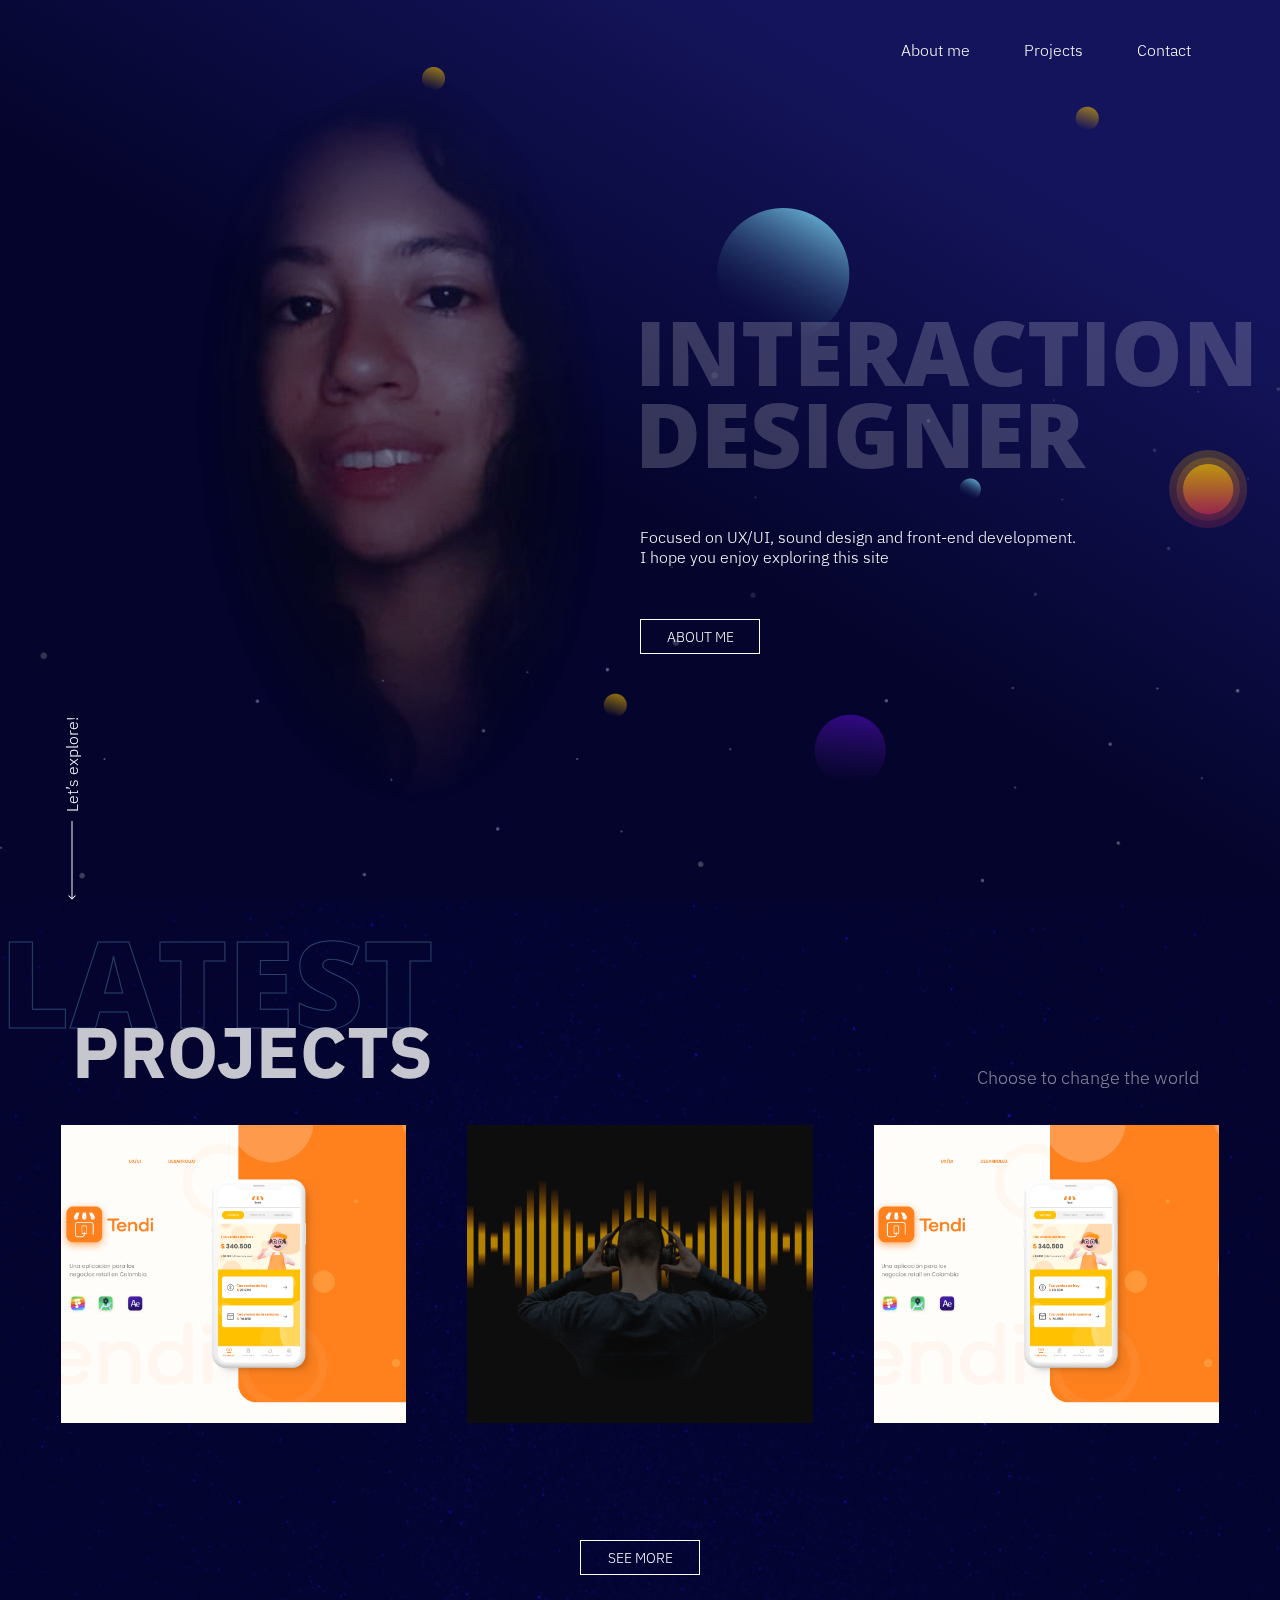
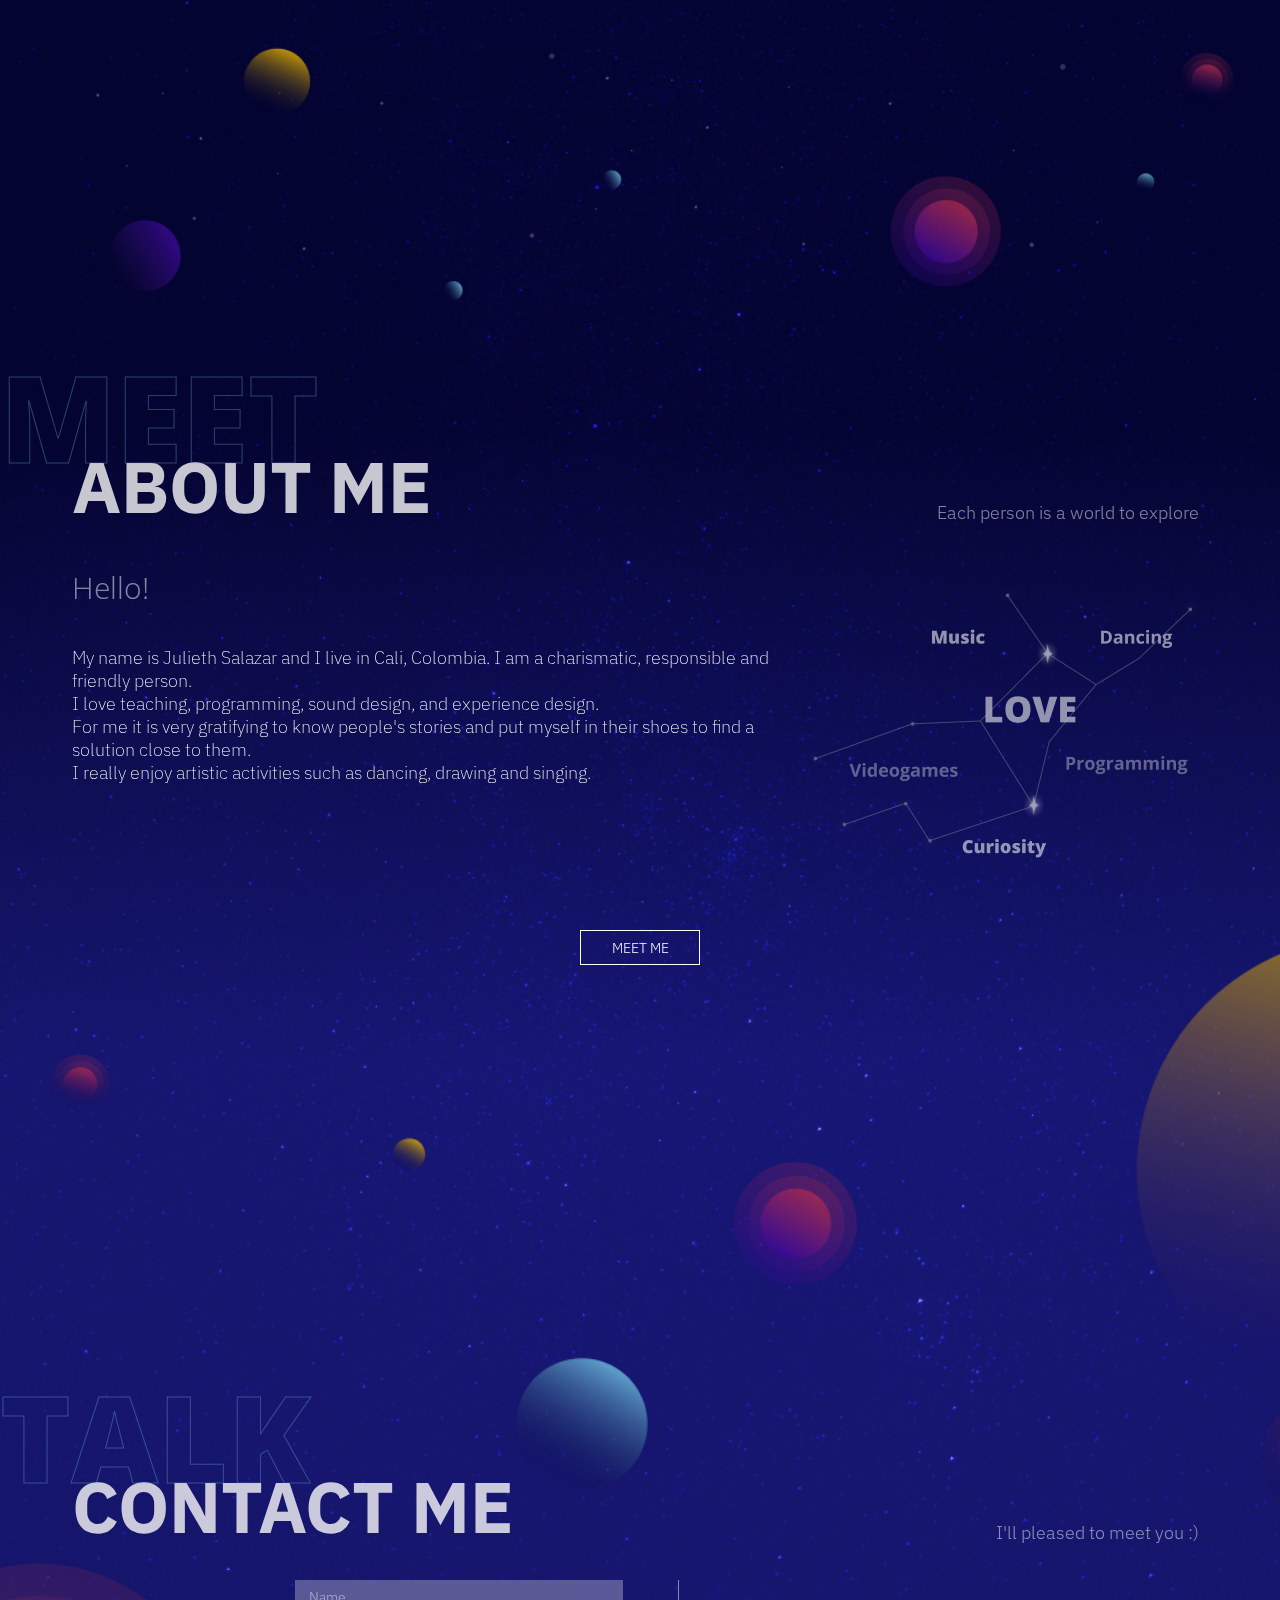
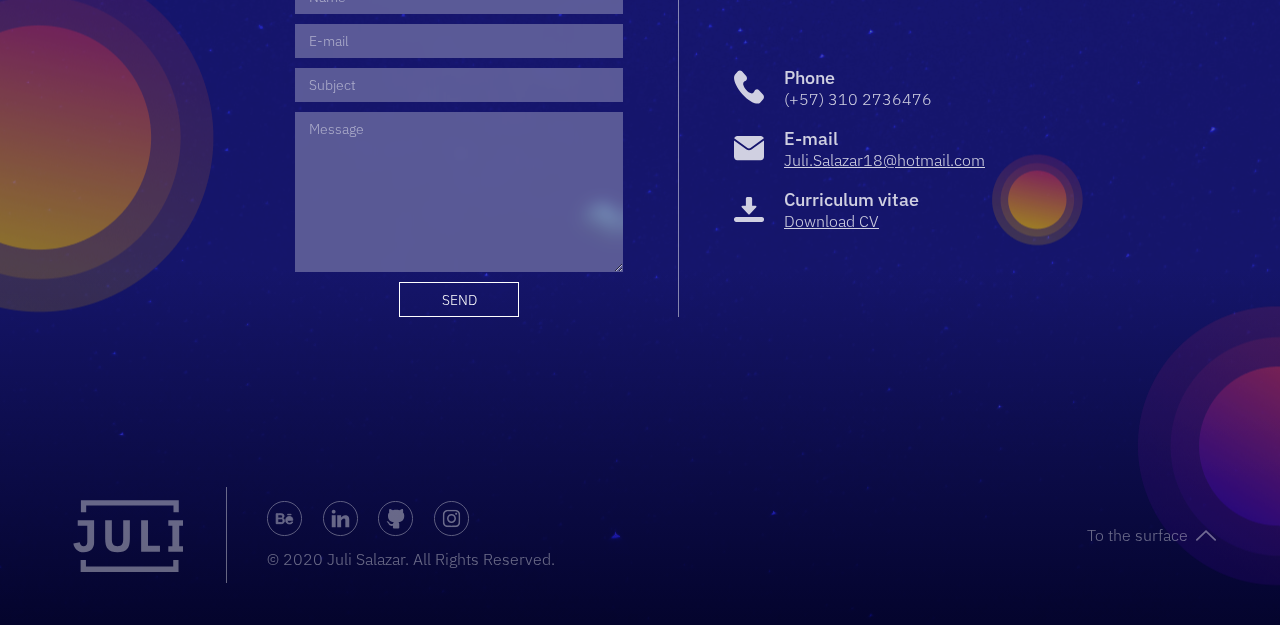
==== index.html @ cb6490a6 "Landing page finished" ====
<!DOCTYPE html>
<html lang="en">

<head>
    <meta charset="UTF-8">
    <meta name="viewport" content="width=device-width, initial-scale=1.0">
    <meta http-equiv="X-UA-Compatible" content="ie=edge">
    <title>Juli Salazar</title>
    <link rel="stylesheet" href="./styles/main.css">
    <link rel="shortcut icon" href="./src/images/logoshort.png">
</head>

<body>
    <!--  <div id="bg"></div>-->
    <header class="header" id="up">
        <div class="header__logo">
            <img src="./src/icons/logo.svg" alt="">
        </div>
        <!--  <div class="icon-menu">
            <hr>
            <hr>
            <hr>
        </div> -->
        <nav class="header__nav">
            <a class="header__link" href="">About me</a>
            <a class="header__link" href="">Projects</a>
            <a class="header__link" href="">Contact</a>
        </nav>
    </header>
    
    <div class="bannerDecoration">
        <img class="bannerDecoration__planets" src="./src/images/bannerPlanets.png" alt="">
        <img class="bannerDecoration__stars" src="./src/images/bgStars.png" alt="">
    </div>
    <main class="banner">
        <div class="banner__explore">
            <p>Let’s explore!</p>
            <img src="./src/images/arrowExplore.png" alt="">
        </div>
        <div class="banner__img">
            <img class="banner__img" src="./src/images/profileimg.png" alt="">
        </div>
        <div class="banner__info">
            <h2 class="banner__title">INTERACTION <br> DESIGNER</h2>
            <p>Focused on UX/UI, sound design and front-end development.<br>I hope you enjoy exploring this site </p>
            <button>
                About me
            </button>
        </div>
    </main>
    <div class="bgGalaxy">
    </div>
    <div class="sectionTitle">
        <h1>Latest</h1>
        <h2>Projects</h2>
        <h3>Choose to change the world</h3>
    </div>
    <section class="latestProjects">
        <a class="latestProjects__a" href="#">
            <article class="latestProjects__article">
                <div class="latestProjects__info">
                    <h4>UX/UI</h4>
                    <h3>Tendi</h3>
                    <p>An aplication to retail stores in Colombia</p>
                </div>
                <img src="./src/images/project1.png" alt="">
            </article>
        </a>
        <a class="latestProjects__a" href="#">
            <article class="latestProjects__article">
                <div class="latestProjects__info">
                    <h4>UX/UI</h4>
                    <h3>Amazon Abstract Sounds</h3>
                    <p>An aplication to retail stores in Colombia</p>
                </div>
                <img src="./src/images/project2.jpg" alt="">
            </article>
        </a>
        <a class="latestProjects__a" href="#">
            <article class="latestProjects__article">
                <div class="latestProjects__info">
                    <h4>Sound Design</h4>
                    <h3>Tendi</h3>
                    <p>An aplication to retail stores in Colombia</p>
                </div>
                <img src="./src/images/project1.png" alt="">
            </article>
        </a>
        <button class="latestProjects__button">See More</button>
    </section>
    <div class="projectDecoration">
    </div>
    <div class="sectionTitle">
        <h1>Meet</h1>
        <h2>About me</h2>
        <h3>Each person is a world to explore</h3>
    </div>
    <section class="aboutMeSection">
        <div class="aboutMeSection__info">
            <h2>Hello!</h2>
            <p>My name is Julieth Salazar and I live in Cali, Colombia. I am a charismatic, responsible and friendly
                person.<br>
                I love teaching, programming, sound design, and experience design.<br>For me it is very gratifying to know
                people's stories and put myself in their shoes to find a solution close to them.<br>
                I really enjoy artistic activities such as dancing, drawing and singing. </p>
        </div>
        <div class="aboutMeSection__img">
            <img src="./src/images/aboutMeImg.png" alt="">
        </div>
        <button class="aboutMeSection__button">Meet me</button>
    </section>
    <div class="aboutMeDecoration">
    </div>
    <div class="sectionTitle">
        <h1>Talk</h1>
        <h2>Contact me</h2>
        <h3>I'll pleased to meet you :)</h3>
    </div>
    <section class="contactMeSection">

        <form action="" class="contactMeSection__form">
            <input type="text" name="" id="" placeholder="Name">
            <input type="text" name="" id="" placeholder="E-mail">
            <input type="text" name="" id="" placeholder="Subject">
            <textarea name="message" id="message" cols="40" rows="8" required="" placeholder="Message"></textarea>
            <button>Send</button>
        </form>
        <div class="contactMeSection__info">
            <div class="contactInformation">
                <img src="./src/icons/phoneIcon.svg" alt="">
                <div class="contactInformation__text">
                    
                    <h3>Phone</h3>
                    <p>(+57) 310 2736476</p>
                </div>
            </div>
            <div class="contactInformation">
                <img src="./src/icons/mailIcon.svg" alt="">
                <div class="contactInformation__text">
                    <h3>E-mail</h3>
                    <a href="">Juli.Salazar18@hotmail.com</a>
                </div>
            </div>
            <div class="contactInformation">
                <img src="./src/icons/downloadIcon.svg" alt="">
                <div class="contactInformation__text">
                    <h3>Curriculum vitae</h3>
                    <a href="">Download CV</a>
                </div>
            </div>
        </div>

    </section>
    <div class="contactDecoration">
    </div>
    <!--   
   
    <section class="newsletter">
        <div class="newsletter__rect">
            <h2>
                Suscríbete
            </h2>
            <p>Para conocer mis nuevos proyectos </p>
            <input type="text" placeholder="Ingresa tu correo electrónico">
            <button>Enviar</button>
        </div>
    </section>
    
    <script src="./script/main.js"></script> -->
    <footer class="footer">
       
                <img class="footer__logo" src="./src/icons/logoFooter.svg" alt="">
      
            <div class="footer__content">
                <div class="footer__social">
                    <img src="./src/icons/behanceIcon.svg" alt="">
                    <img src="./src/icons/linkedInIcon.svg" alt="">
                    <img src="./src/icons/githubIcon.svg" alt="">
                    <img src="./src/icons/instagramIcon.svg" alt="">
                </div>
                <p>© 2020 Juli Salazar. All Rights Reserved.</p>
            </div>
            <div class="footer__button-up">
                <a href="#up">To the surface <img src="./src/icons/upArrow.svg" alt=""></a>
            </div>
        
    </footer>
    <!-- <script src="./script/particles.js"></script>
    <script src="./script/custom.js"></script> -->
</body>

</html>
---- styles/main.css ----
@import url("https://fonts.googleapis.com/css2?family=Open+Sans:wght@300;400;700;800&display=swap");
@import url("https://fonts.googleapis.com/css2?family=IBM+Plex+Sans:wght@100;200;300;400;500;700&display=swap");
html,
body {
  position: relative;
  scroll-behavior: smooth;
  color: #ffffff;
  background: -webkit-gradient(linear, left top, left bottom, color-stop(53.13%, rgba(4, 4, 44, 0)), color-stop(69.58%, #151568), color-stop(90.7%, #151568), to(rgba(21, 21, 104, 0)));
  background: linear-gradient(180deg, rgba(4, 4, 44, 0) 53.13%, #151568 69.58%, #151568 90.7%, rgba(21, 21, 104, 0) 100%);
  background-color: #04042c;
  z-index: 1;
}

#bg {
  position: absolute;
  width: 100%;
  height: 100%;
  top: 0;
}

* {
  margin: 0px;
  padding: 0px;
  -webkit-box-sizing: border-box;
          box-sizing: border-box;
  font-family: "IBM Plex Sans", sans-serif;
  font-style: normal;
  font-weight: normal;
}

button {
  border: 1px solid #ffffff;
  text-transform: uppercase;
  font-weight: 300;
  background-color: transparent;
  color: white;
  width: 120px;
  height: 35px;
  font-size: 0.9em;
}

a {
  color: white;
  font-family: "IBM Plex Sans", sans-serif;
  font-style: normal;
  font-weight: 300;
}

input,
textarea {
  background: rgba(247, 247, 247, 0.3);
  -webkit-backdrop-filter: blur(8px);
          backdrop-filter: blur(8px);
  border: none;
  padding: 8px 0px 8px 14px;
}

input::-webkit-input-placeholder,
textarea::-webkit-input-placeholder {
  font-family: "IBM Plex Sans", sans-serif;
  font-style: normal;
  font-weight: 300;
  font-size: 14px;
  color: #ffffff;
  opacity: 0.5;
}

input:-ms-input-placeholder,
textarea:-ms-input-placeholder {
  font-family: "IBM Plex Sans", sans-serif;
  font-style: normal;
  font-weight: 300;
  font-size: 14px;
  color: #ffffff;
  opacity: 0.5;
}

input::-ms-input-placeholder,
textarea::-ms-input-placeholder {
  font-family: "IBM Plex Sans", sans-serif;
  font-style: normal;
  font-weight: 300;
  font-size: 14px;
  color: #ffffff;
  opacity: 0.5;
}

input::placeholder,
textarea::placeholder {
  font-family: "IBM Plex Sans", sans-serif;
  font-style: normal;
  font-weight: 300;
  font-size: 14px;
  color: #ffffff;
  opacity: 0.5;
}

/* h2{
    font-weight: bold;
    text-transform: uppercase;
    color: #FFFFFF;
} */
p {
  font-family: "IBM Plex Sans", sans-serif;
  font-style: normal;
  font-weight: 300;
  font-size: 1rem;
}

.sectionTitle {
  text-transform: uppercase;
  margin-top: 2em;
  margin-bottom: 2em;
}

.sectionTitle h1 {
  font-family: "Open Sans", sans-serif;
  font-style: normal;
  font-weight: 800;
  font-size: 120px;
  line-height: 84.18%;
  opacity: 0.8;
  color: transparent;
  -webkit-text-stroke: 1px rgba(114, 197, 228, 0.4);
}

.sectionTitle h2 {
  font-weight: bold;
  font-size: 72px;
  line-height: 94px;
  color: rgba(247, 247, 247, 0.8);
  margin-top: -0.4em;
  margin-left: 1em;
}

.sectionTitle h3 {
  font-style: normal;
  font-weight: 300;
  font-size: 18px;
  line-height: 31px;
  text-align: right;
  text-transform: none;
  color: #ffffff;
  opacity: 0.5;
  margin-top: -2em;
  margin-right: 4.5em;
}

.projectDecoration {
  width: 100%;
  height: 40vh;
  z-index: -1;
  background-image: url("../src/images/planetsProject.png");
  background-position: center;
  background-size: cover;
}

.aboutMeDecoration {
  width: 100%;
  height: 70vh;
  z-index: -1;
  margin: -5em 0 -10em;
  background-image: url("../src/images/aboutMePlanets.png");
  background-position: center;
  background-size: cover;
  opacity: .8;
}

.contactDecoration {
  position: absolute;
  width: 100%;
  height: 90vh;
  z-index: -1;
  bottom: 0;
  background-image: url("../src/images/contactPlanets.png");
  background-position: center;
  opacity: .8;
}

.bgGalaxy {
  position: absolute;
  bottom: 0;
  width: 100%;
  height: 100%;
  z-index: -1;
  mix-blend-mode: color-dodge;
  opacity: 0.5;
  background-image: url("../src/images/bgGalaxy.jpg");
  background-position: center;
  background-size: cover;
}

.bannerDecoration {
  position: absolute;
  width: 100%;
  height: 100vh;
  padding-top: 5%;
}

.bannerDecoration__planets {
  position: absolute;
  right: 0;
}

.bannerDecoration__stars {
  position: absolute;
  bottom: 0;
  width: 100%;
}

.header {
  width: 100%;
  z-index: 1;
  position: absolute;
  height: 100px;
  display: -webkit-inline-box;
  display: -ms-inline-flexbox;
  display: inline-flex;
  -webkit-box-align: center;
      -ms-flex-align: center;
          align-items: center;
  -webkit-box-pack: justify;
      -ms-flex-pack: justify;
          justify-content: space-between;
  padding: 0 4em 0 4.5em;
}

.header__logo {
  display: inline-block;
}

.header__nav {
  justify-self: flex-end;
  /*  display: inline-block; */
  /* width:70%;
        height: 100%; */
  /* &--mobile {
            
            transform: translateX(30%);
        } */
  /* @media (min-width: $breakpoint-web){
            transform: translateX(-5.6%);
            width: 100%;
            text-align: right;
            background: transparent;
            position: absolute;
            padding-top: 0px; 
            margin-right: 0 auto;
        } */
}

.header__link {
  text-decoration: none;
  display: block;
  padding: 25px;
  color: white;
  border-bottom: 1px solid rgba(255, 255, 255, 0.3);
}

@media (min-width: 1024px) {
  .header__link {
    display: inline-block;
    border-bottom: 0px;
  }
}

.icon-menu {
  width: 50px;
  margin: 15px;
  float: right;
  cursor: pointer;
  z-index: 2;
  position: relative;
}

@media (min-width: 1024px) {
  .icon-menu {
    display: none;
  }
}

.icon-menu--open hr:nth-child(2) {
  display: none;
}

.icon-menu--open hr:nth-child(1) {
  -webkit-transform: rotate(45deg) translateY(10px);
          transform: rotate(45deg) translateY(10px);
}

.icon-menu--open hr:nth-child(3) {
  -webkit-transform: rotate(-45deg) translateY(-10px);
          transform: rotate(-45deg) translateY(-10px);
}

.icon-menu hr {
  border: 2px solid white;
  background-color: white;
  margin: 10px auto;
}

.banner {
  padding-top: 5%;
  height: 100vh;
  background: linear-gradient(210.51deg, #14145c 19.62%, #04042c 54.04%);
  display: -webkit-box;
  display: -ms-flexbox;
  display: flex;
}

.banner__img {
  opacity: 0.8;
  margin-left: 3%;
}

.banner__explore {
  position: relative;
  display: -webkit-box;
  display: -ms-flexbox;
  display: flex;
  -webkit-box-orient: vertical;
  -webkit-box-direction: normal;
      -ms-flex-direction: column;
          flex-direction: column;
  -webkit-box-align: center;
      -ms-flex-align: center;
          align-items: center;
  -webkit-box-pack: end;
      -ms-flex-pack: end;
          justify-content: flex-end;
  margin-left: 1.5em;
}

.banner__explore p {
  -webkit-transform: rotate(-90deg);
          transform: rotate(-90deg);
  font-family: "IBM Plex Sans", sans-serif;
  font-weight: 300;
}

.banner__explore img {
  margin-top: 50%;
}

.banner__title {
  color: rgba(247, 247, 247, 0.2);
  font-size: 5.6rem;
  font-family: "Open Sans", sans-serif;
  line-height: 92.18%;
  font-style: bold;
  font-weight: 800;
  margin-left: -.3rem;
}

.banner__info {
  position: absolute;
  right: 0;
  -ms-flex-item-align: center;
      align-self: center;
  width: 50vw;
  height: 50vh;
  display: -webkit-box;
  display: -ms-flexbox;
  display: flex;
  -webkit-box-orient: vertical;
  -webkit-box-direction: normal;
      -ms-flex-direction: column;
          flex-direction: column;
  -webkit-box-pack: space-evenly;
      -ms-flex-pack: space-evenly;
          justify-content: space-evenly;
  color: white;
}

.latestProjects {
  /* text-align: center;
    a{
        color: black;
    }
    &__article{
        margin: 0px auto;
        width: 70%;
        padding: 10px;
        img{
            width: 50px;
            height: 50px;
            margin: 10px;
        }
       
       
    } */
}

@media (min-width: 1024px) {
  .latestProjects {
    width: 100%;
    height: 50vh;
    display: -webkit-box;
    display: -ms-flexbox;
    display: flex;
    position: relative;
    color: white;
    text-decoration: none;
    -webkit-box-pack: space-evenly;
        -ms-flex-pack: space-evenly;
            justify-content: space-evenly;
  }
  .latestProjects__a {
    width: 27%;
    height: 298px;
    position: relative;
  }
  .latestProjects__a img {
    width: 100%;
    height: 100%;
    -o-object-fit: cover;
       object-fit: cover;
    -ms-flex-item-align: center;
        -ms-grid-row-align: center;
        align-self: center;
  }
  .latestProjects__a:hover {
    width: 28%;
    height: 300px;
  }
  .latestProjects__article {
    position: relative;
    z-index: 1;
    width: 100%;
    height: 100%;
  }
  .latestProjects__article:hover:before {
    content: "";
    width: 100%;
    height: 100%;
    position: absolute;
    top: 0;
    right: 0;
    background: -webkit-gradient(linear, left bottom, left top, color-stop(-14.13%, #3E0A9B), color-stop(73.84%, rgba(62, 10, 155, 0)));
    background: linear-gradient(0deg, #3E0A9B -14.13%, rgba(62, 10, 155, 0) 73.84%);
  }
  .latestProjects__article:hover:after {
    content: "";
    width: 100%;
    height: 100%;
    z-index: -1;
    position: absolute;
    top: 2%;
    left: 2%;
    border: 1px solid #f7f7f7;
  }
  .latestProjects__info {
    position: absolute;
    padding-left: 5%;
    padding-bottom: 5%;
    color: #ffffff;
    opacity: 0;
    width: 100%;
    height: 100%;
    display: -webkit-box;
    display: -ms-flexbox;
    display: flex;
    -webkit-box-orient: vertical;
    -webkit-box-direction: normal;
        -ms-flex-direction: column;
            flex-direction: column;
    -webkit-box-pack: end;
        -ms-flex-pack: end;
            justify-content: flex-end;
  }
  .latestProjects__info h4 {
    color: #ffffff;
    opacity: 0.5;
    font-family: "Open Sans", sans-serif;
    font-weight: 300;
    font-size: 18px;
    line-height: 25px;
  }
  .latestProjects__info h3 {
    font-weight: bold;
    font-size: 24px;
  }
  .latestProjects__info p {
    font-weight: 300;
    font-size: 18px;
    line-height: 23px;
  }
  .latestProjects__info:hover {
    opacity: 1;
  }
  .latestProjects__button {
    position: absolute;
    bottom: 0;
  }
}

.footer {
  display: -webkit-box;
  display: -ms-flexbox;
  display: flex;
  -webkit-box-orient: vertical;
  -webkit-box-direction: normal;
      -ms-flex-direction: column;
          flex-direction: column;
  opacity: .4;
  margin-top: 10em;
  position: relative;
  margin: 8em 4em 0 4.5em;
}

.footer__social {
  display: -webkit-box;
  display: -ms-flexbox;
  display: flex;
  -webkit-box-pack: justify;
      -ms-flex-pack: justify;
          justify-content: space-between;
  width: 70%;
}

.footer__social img {
  width: 35px;
}

@media (min-width: 1024px) {
  .footer {
    height: 20vh;
    -webkit-box-orient: horizontal;
    -webkit-box-direction: normal;
        -ms-flex-direction: row;
            flex-direction: row;
  }
  .footer__content {
    border-left: 1px solid #f7f7f7;
    height: 6em;
    padding-left: 2.5em;
    margin-left: 2.5em;
    -ms-flex-item-align: center;
        align-self: center;
    display: -webkit-box;
    display: -ms-flexbox;
    display: flex;
    -webkit-box-orient: vertical;
    -webkit-box-direction: normal;
        -ms-flex-direction: column;
            flex-direction: column;
    -webkit-box-pack: space-evenly;
        -ms-flex-pack: space-evenly;
            justify-content: space-evenly;
  }
  .footer__logo {
    width: 10%;
  }
  .footer__button-up {
    position: absolute;
    display: -webkit-box;
    display: -ms-flexbox;
    display: flex;
    -webkit-box-orient: horizontal;
    -webkit-box-direction: normal;
        -ms-flex-direction: row;
            flex-direction: row;
    -ms-flex-item-align: center;
        align-self: center;
    right: 0;
  }
  .footer__button-up a {
    text-decoration: none;
    display: -webkit-box;
    display: -ms-flexbox;
    display: flex;
    -webkit-box-align: center;
        -ms-flex-align: center;
            align-items: center;
  }
  .footer__button-up a img {
    width: 10px;
    height: 10px;
    margin-left: .5em;
  }
}

@media (min-width: 1024px) and (min-width: 1024px) {
  .footer__button-up a img {
    width: 20px;
    height: 20px;
  }
}

.aboutMeSection {
  display: -webkit-box;
  display: -ms-flexbox;
  display: flex;
  position: relative;
  -webkit-box-pack: space-evenly;
      -ms-flex-pack: space-evenly;
          justify-content: space-evenly;
  margin: 0 4.5em 0 4.5em;
}

@media (min-width: 1024px) {
  .aboutMeSection__info {
    width: 70%;
    height: 45vh;
    -ms-flex-pack: distribute;
        justify-content: space-around;
  }
  .aboutMeSection__info h2 {
    font-family: "Open Sans", sans-serif;
    font-weight: 300;
    line-height: 56px;
    font-size: 30px;
    color: #ffffff;
    opacity: 0.5;
    margin-bottom: 1em;
  }
  .aboutMeSection__info p {
    font-family: "IBM Plex Sans", sans-serif;
    font-weight: 200;
    font-size: 18px;
    margin-bottom: 1em;
  }
  .aboutMeSection__img {
    margin-top: -2%;
  }
  .aboutMeSection__button {
    position: absolute;
    bottom: 0;
  }
}

@media (min-width: 1024px) {
  .contactMeSection {
    display: -webkit-box;
    display: -ms-flexbox;
    display: flex;
    height: 20%;
    -webkit-box-pack: center;
        -ms-flex-pack: center;
            justify-content: center;
  }
  .contactMeSection__form {
    width: 30%;
    display: -ms-grid;
    display: grid;
    grid-gap: 10px;
    padding-right: 55px;
    margin-right: 55px;
    border-right: 1px solid rgba(247, 247, 247, 0.5);
  }
  .contactMeSection__form button {
    -ms-grid-column-align: center;
        justify-self: center;
  }
  .contactMeSection__info {
    opacity: .8;
    height: 200px;
    display: -webkit-box;
    display: -ms-flexbox;
    display: flex;
    -webkit-box-orient: vertical;
    -webkit-box-direction: normal;
        -ms-flex-direction: column;
            flex-direction: column;
    -webkit-box-pack: space-evenly;
        -ms-flex-pack: space-evenly;
            justify-content: space-evenly;
    -ms-flex-item-align: center;
        align-self: center;
  }
}

.contactInformation {
  display: -webkit-box;
  display: -ms-flexbox;
  display: flex;
}

.contactInformation h3 {
  font-family: "IBM Plex Sans", sans-serif;
  font-style: normal;
  font-weight: 500;
  font-size: 18px;
}

.contactInformation img {
  margin-right: 20px;
}

/*@import 'aptitudes';
@import 'gallery';
@import 'project';
@import 'ad';
@import 'newsletter';
  */
/*# sourceMappingURL=main.css.map */
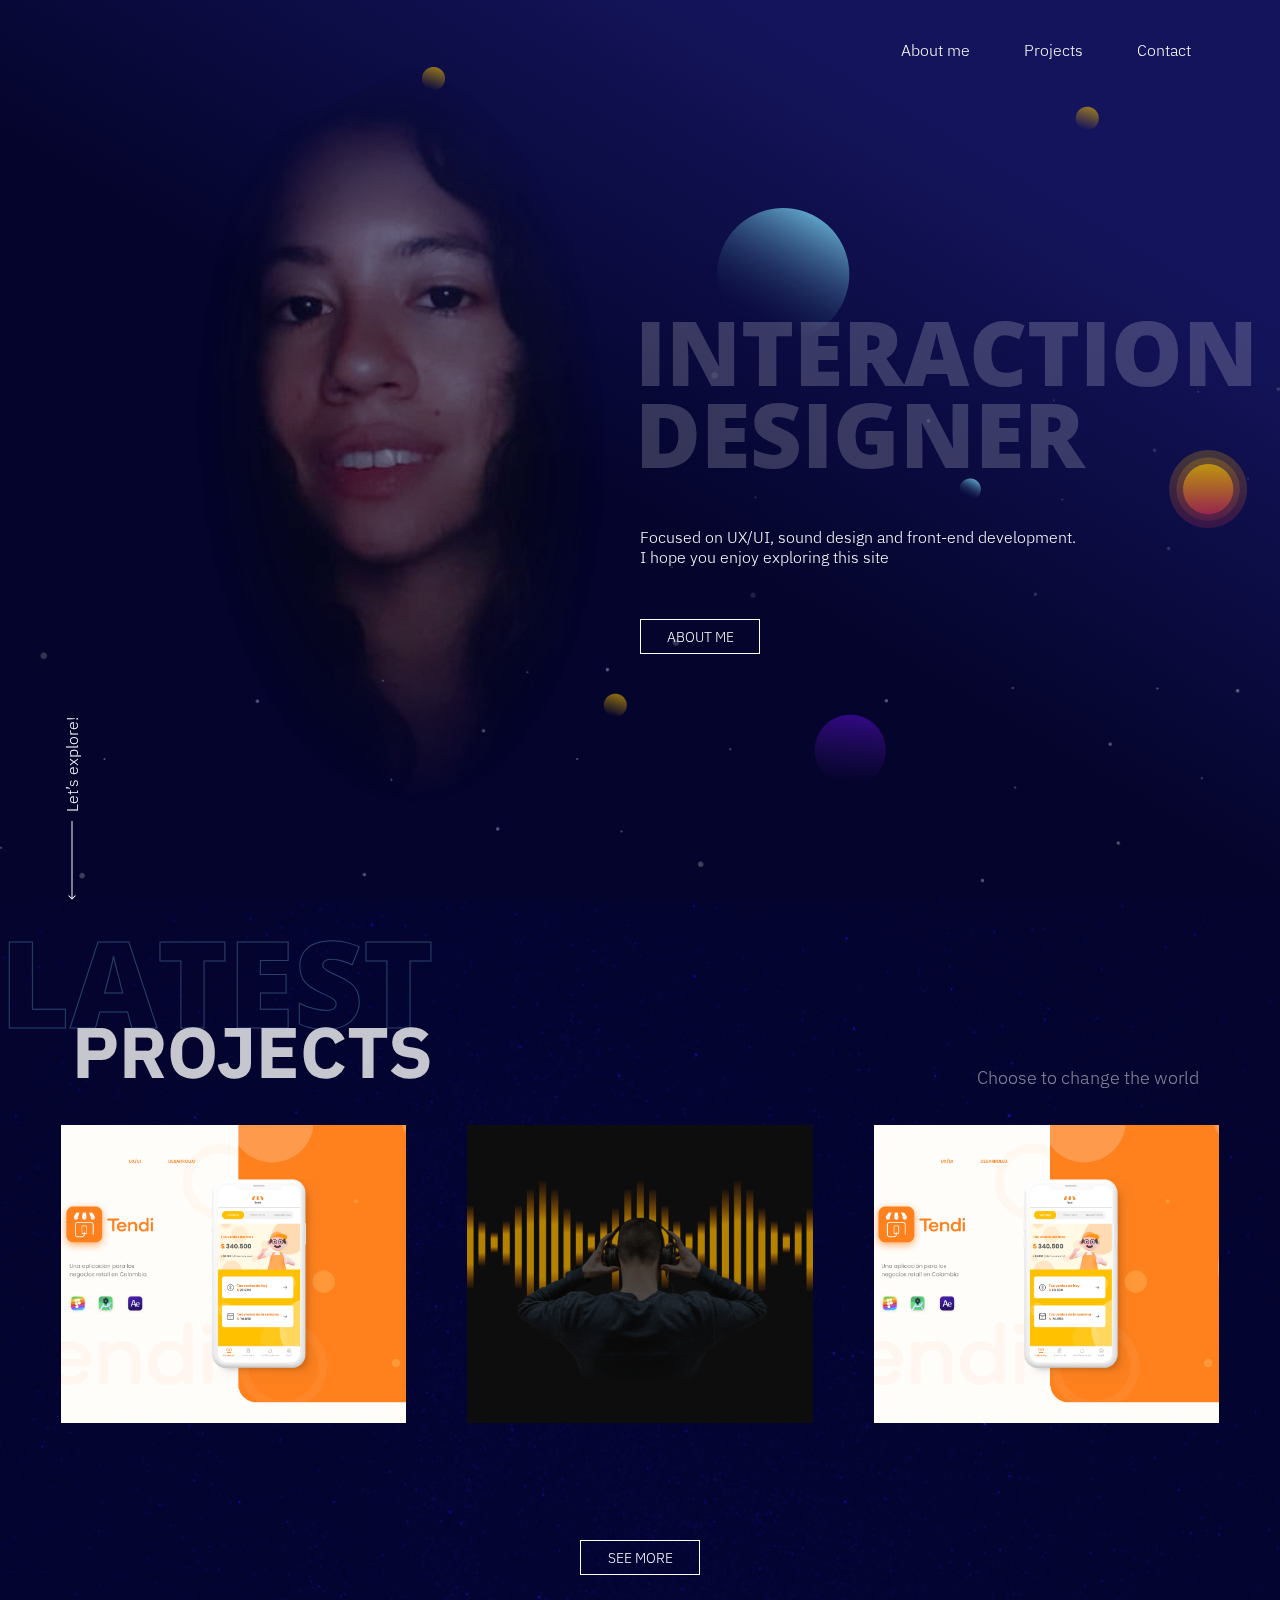
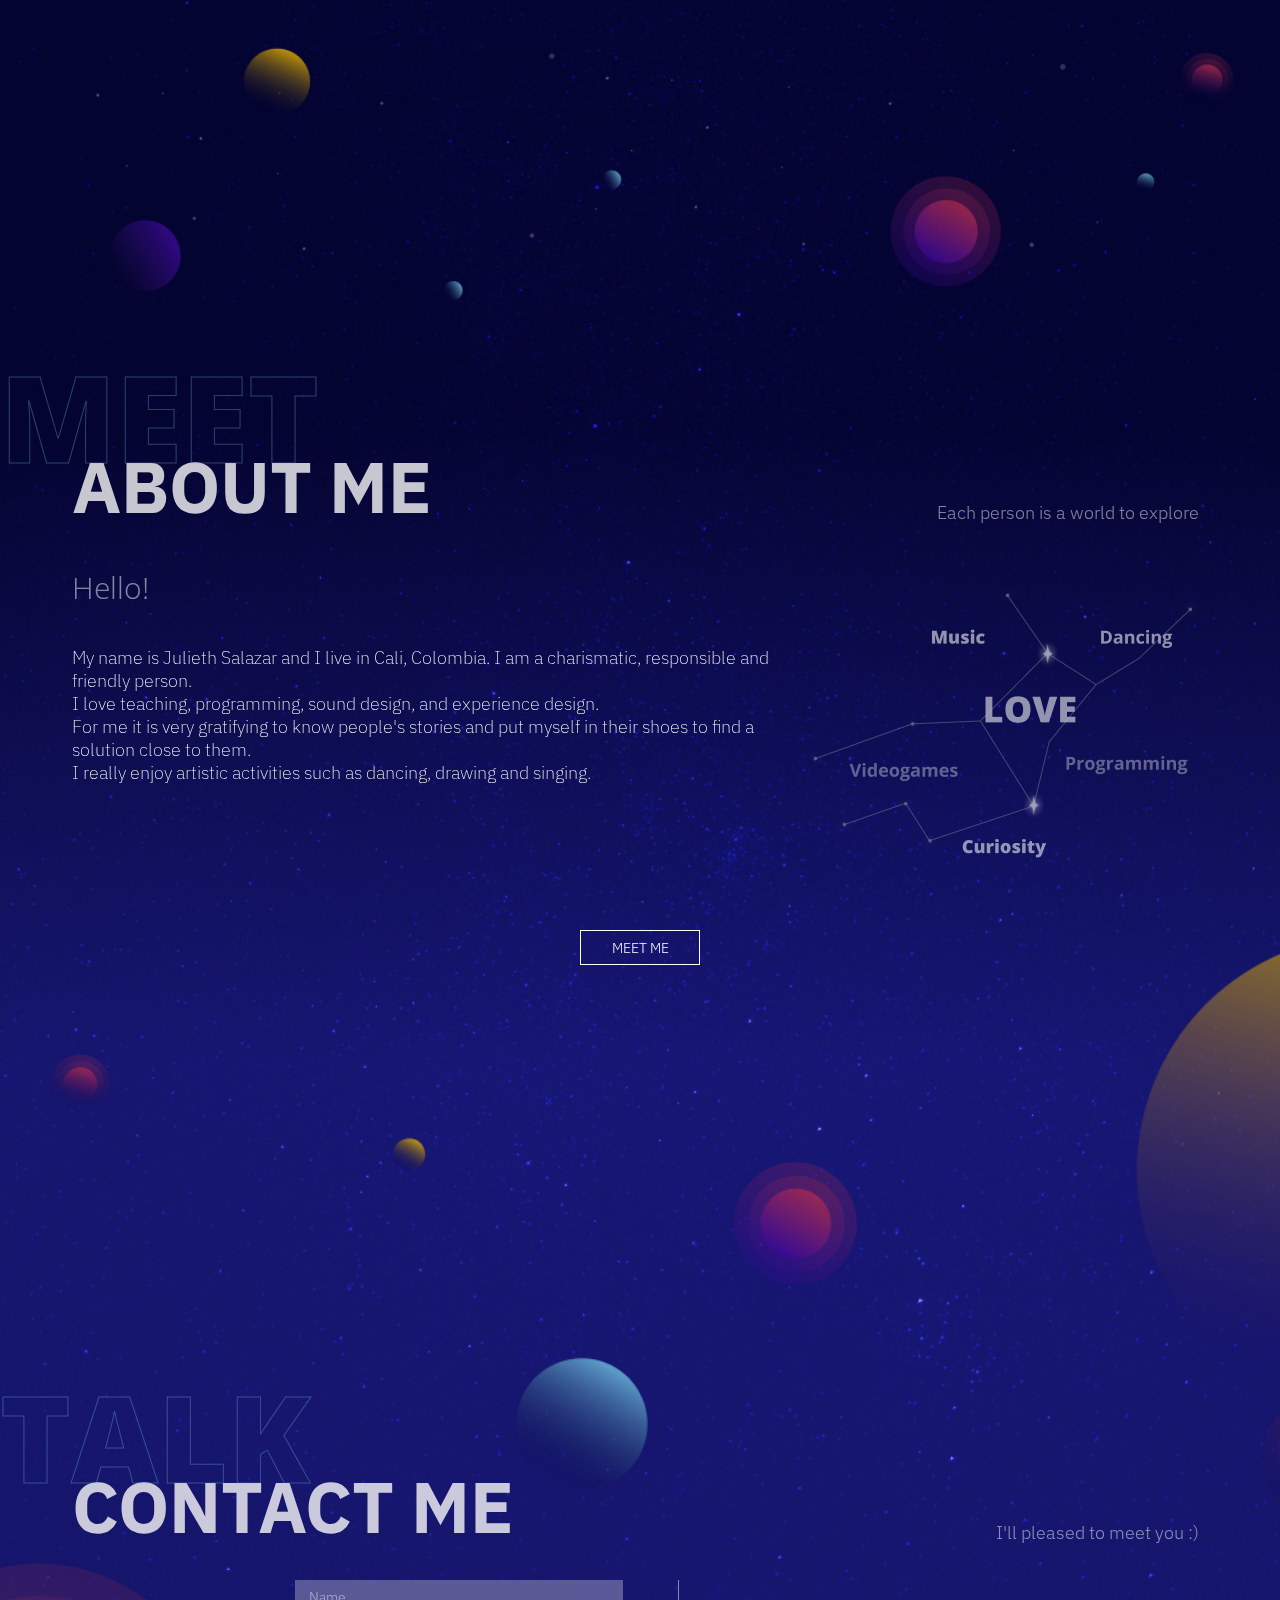
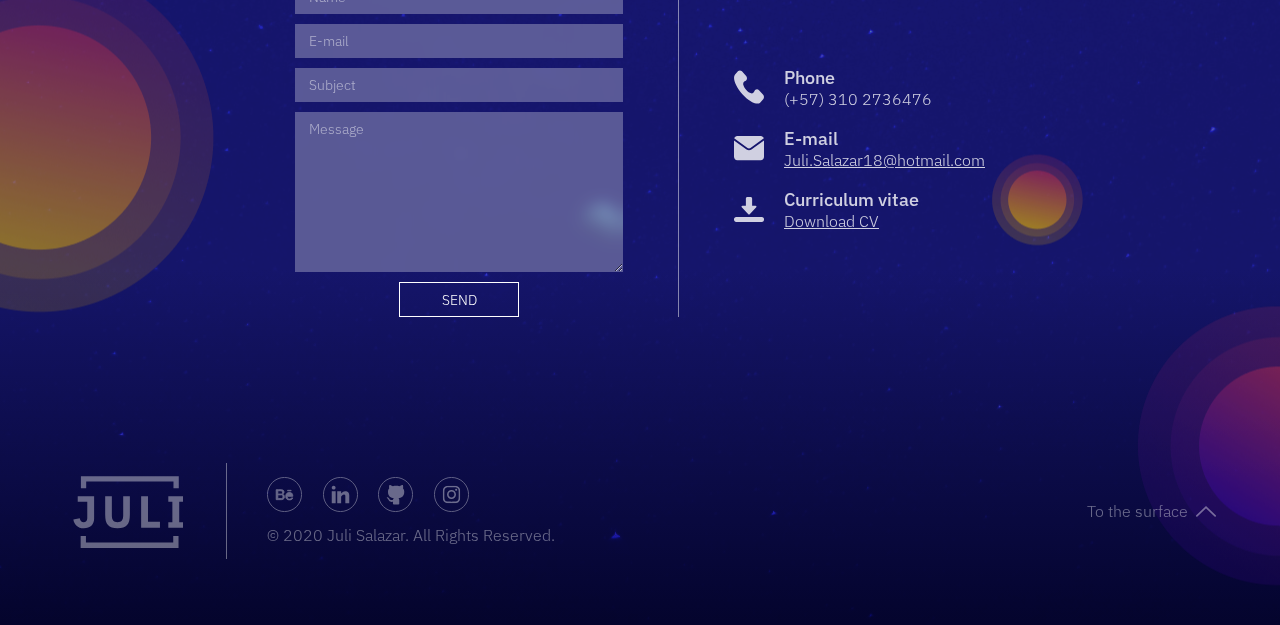
==== commit 1669ebd5: "Project.html added" ====
--- a/index.html
+++ b/index.html
@@ -187,6 +187,7 @@
     </footer>
     <!-- <script src="./script/particles.js"></script>
     <script src="./script/custom.js"></script> -->
+    <script src="https://www.gstatic.com/firebasejs/8.4.2/firebase-app.js"></script>
 </body>
 
 </html>--- a/styles/main.css
+++ b/styles/main.css
@@ -39,6 +39,12 @@
   font-size: 0.9em;
 }
 
+button:hover {
+  background-color: #72c5e4;
+  color: #04042c;
+  border: 1px solid #04042c;
+}
+
 a {
   color: white;
   font-family: "IBM Plex Sans", sans-serif;
@@ -158,7 +164,7 @@
 .aboutMeDecoration {
   width: 100%;
   height: 70vh;
-  z-index: -1;
+  z-index: -5;
   margin: -5em 0 -10em;
   background-image: url("../src/images/aboutMePlanets.png");
   background-position: center;
@@ -503,7 +509,7 @@
       -ms-flex-direction: column;
           flex-direction: column;
   opacity: .4;
-  margin-top: 10em;
+  padding-bottom: 3em;
   position: relative;
   margin: 8em 4em 0 4.5em;
 }
@@ -596,6 +602,7 @@
       -ms-flex-pack: space-evenly;
           justify-content: space-evenly;
   margin: 0 4.5em 0 4.5em;
+  z-index: 25;
 }
 
 @media (min-width: 1024px) {
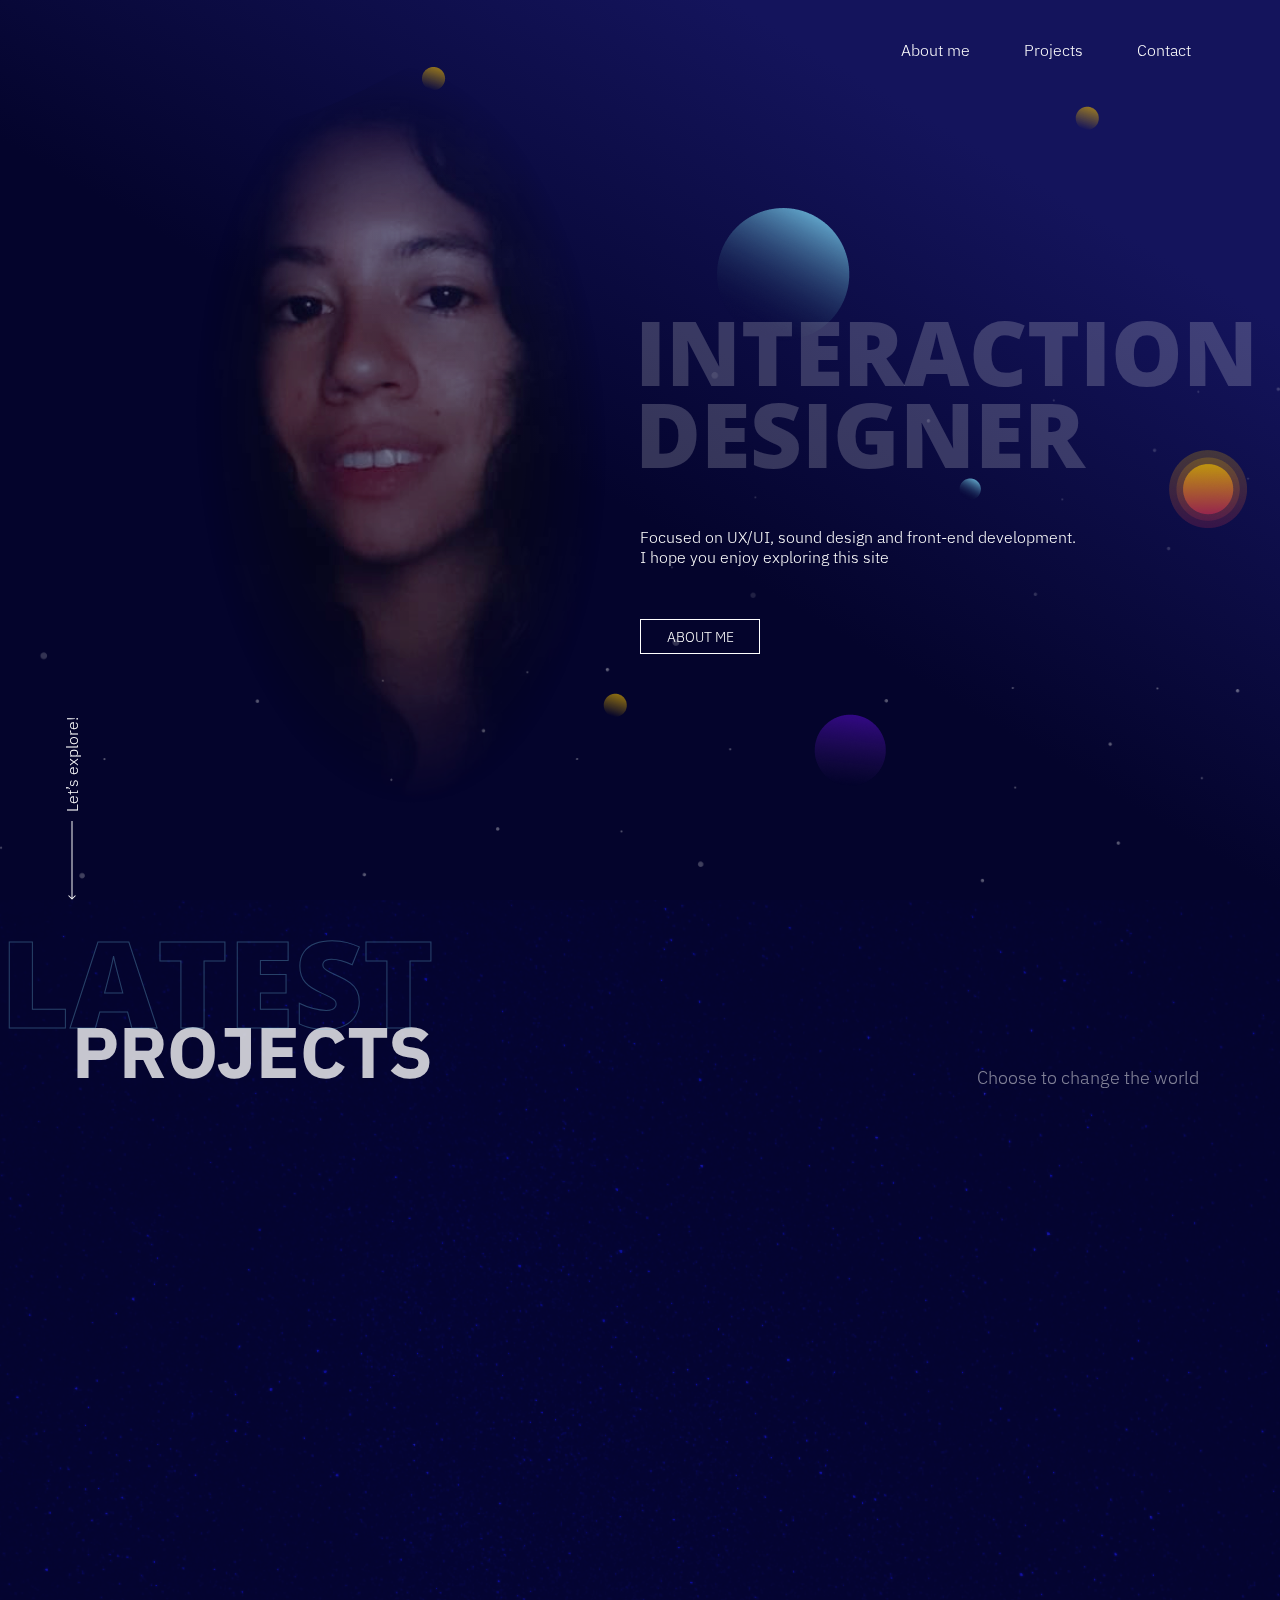
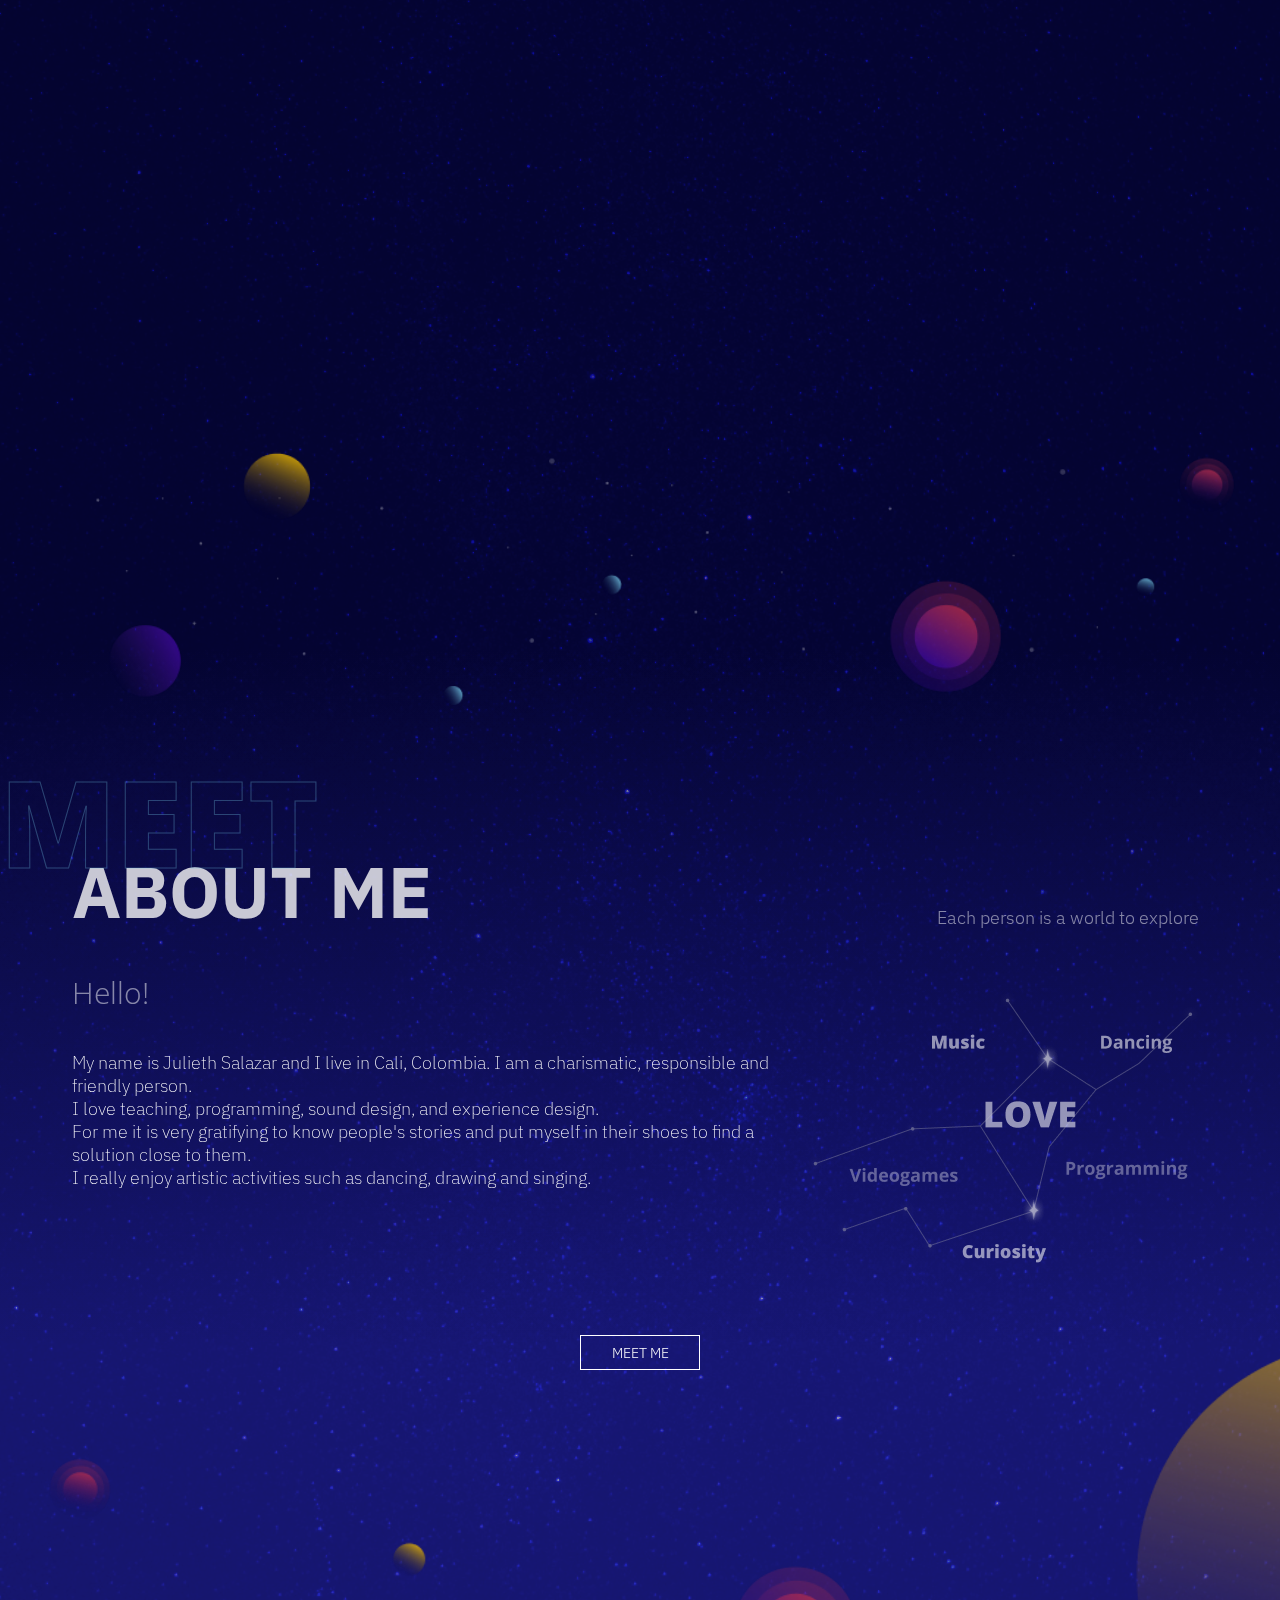
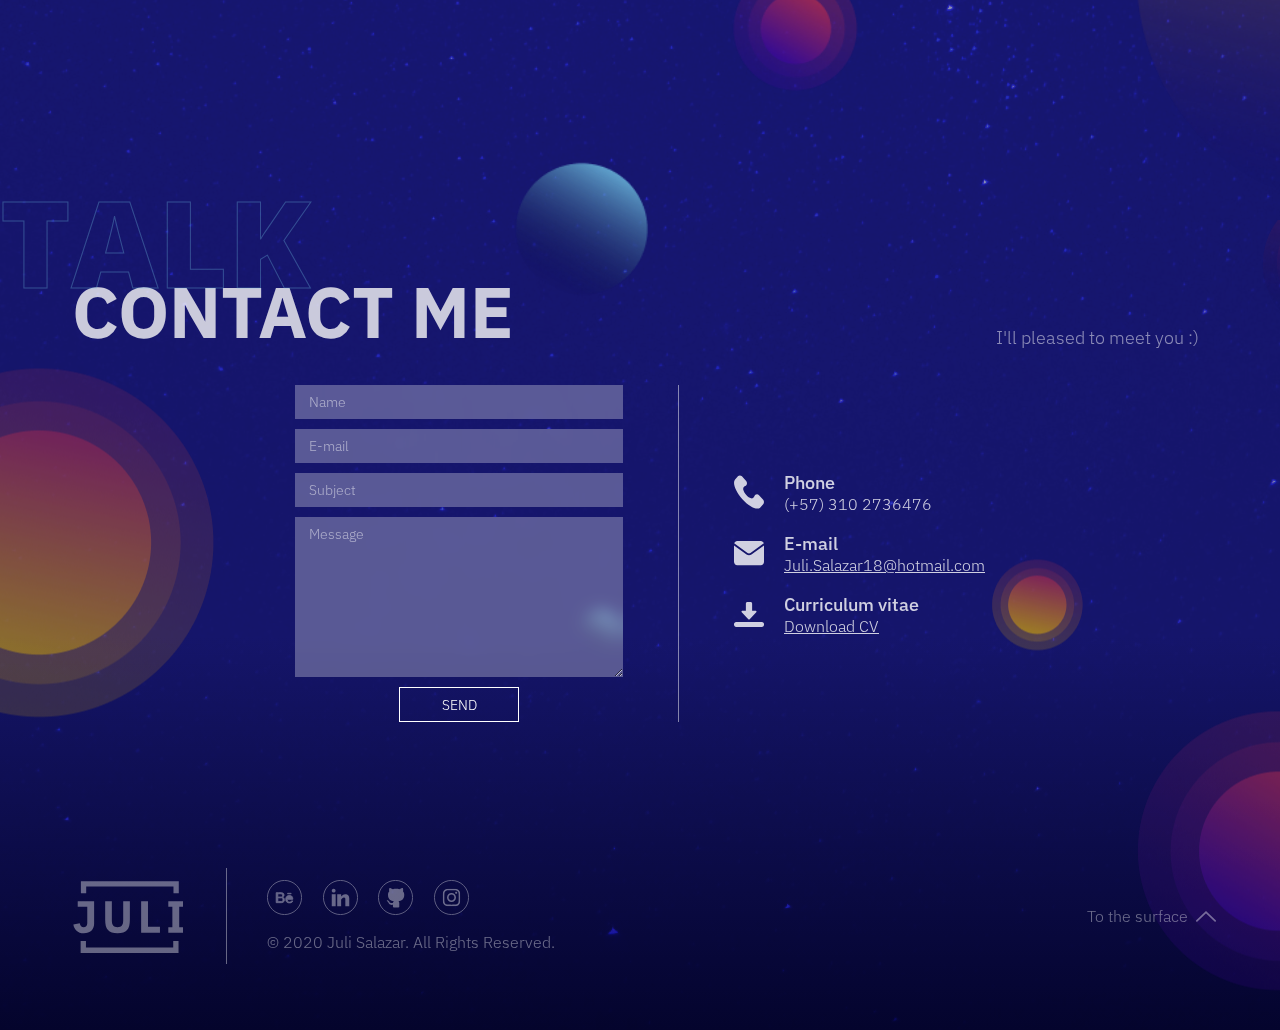
==== commit 711859c0: "Firebase projects added" ====
--- a/index.html
+++ b/index.html
@@ -22,12 +22,12 @@
             <hr>
         </div> -->
         <nav class="header__nav">
-            <a class="header__link" href="">About me</a>
-            <a class="header__link" href="">Projects</a>
-            <a class="header__link" href="">Contact</a>
+            <a class="header__link" href="#about">About me</a>
+            <a class="header__link" href="#projects">Projects</a>
+            <a class="header__link" href="#contact">Contact</a>
         </nav>
     </header>
-    
+
     <div class="bannerDecoration">
         <img class="bannerDecoration__planets" src="./src/images/bannerPlanets.png" alt="">
         <img class="bannerDecoration__stars" src="./src/images/bgStars.png" alt="">
@@ -43,20 +43,22 @@
         <div class="banner__info">
             <h2 class="banner__title">INTERACTION <br> DESIGNER</h2>
             <p>Focused on UX/UI, sound design and front-end development.<br>I hope you enjoy exploring this site </p>
-            <button>
-                About me
-            </button>
+            <a href="#about">
+                <button>
+                    About me
+                </button>
+            </a>
         </div>
     </main>
     <div class="bgGalaxy">
     </div>
-    <div class="sectionTitle">
+    <div class="sectionTitle" id="projects">
         <h1>Latest</h1>
         <h2>Projects</h2>
         <h3>Choose to change the world</h3>
     </div>
     <section class="latestProjects">
-        <a class="latestProjects__a" href="#">
+        <!-- <a class="latestProjects__a" href="project.html">
             <article class="latestProjects__article">
                 <div class="latestProjects__info">
                     <h4>UX/UI</h4>
@@ -85,12 +87,12 @@
                 </div>
                 <img src="./src/images/project1.png" alt="">
             </article>
-        </a>
-        <button class="latestProjects__button">See More</button>
+        </a> -->
+        <!-- <button class="latestProjects__button">See More</button> -->
     </section>
     <div class="projectDecoration">
     </div>
-    <div class="sectionTitle">
+    <div class="sectionTitle" id="about">
         <h1>Meet</h1>
         <h2>About me</h2>
         <h3>Each person is a world to explore</h3>
@@ -100,7 +102,8 @@
             <h2>Hello!</h2>
             <p>My name is Julieth Salazar and I live in Cali, Colombia. I am a charismatic, responsible and friendly
                 person.<br>
-                I love teaching, programming, sound design, and experience design.<br>For me it is very gratifying to know
+                I love teaching, programming, sound design, and experience design.<br>For me it is very gratifying to
+                know
                 people's stories and put myself in their shoes to find a solution close to them.<br>
                 I really enjoy artistic activities such as dancing, drawing and singing. </p>
         </div>
@@ -111,25 +114,25 @@
     </section>
     <div class="aboutMeDecoration">
     </div>
-    <div class="sectionTitle">
+    <div class="sectionTitle" id="contact">
         <h1>Talk</h1>
         <h2>Contact me</h2>
         <h3>I'll pleased to meet you :)</h3>
     </div>
     <section class="contactMeSection">
 
-        <form action="" class="contactMeSection__form">
-            <input type="text" name="" id="" placeholder="Name">
-            <input type="text" name="" id="" placeholder="E-mail">
-            <input type="text" name="" id="" placeholder="Subject">
+        <form class="contactMeSection__form" action="mailto:juli.salazar18@hotmail.com" method="POST">
+            <input type="name" name="" id="" required="" placeholder="Name">
+            <input type="email" name="" id="" required="" placeholder="E-mail">
+            <input type="text" name="" id="" required="" placeholder="Subject">
             <textarea name="message" id="message" cols="40" rows="8" required="" placeholder="Message"></textarea>
-            <button>Send</button>
+            <button type="submit" value="Submit">Send</button>
         </form>
         <div class="contactMeSection__info">
             <div class="contactInformation">
                 <img src="./src/icons/phoneIcon.svg" alt="">
                 <div class="contactInformation__text">
-                    
+
                     <h3>Phone</h3>
                     <p>(+57) 310 2736476</p>
                 </div>
@@ -138,14 +141,14 @@
                 <img src="./src/icons/mailIcon.svg" alt="">
                 <div class="contactInformation__text">
                     <h3>E-mail</h3>
-                    <a href="">Juli.Salazar18@hotmail.com</a>
+                    <a href="mailto:Juli.Salazar18@hotmail.com">Juli.Salazar18@hotmail.com</a>
                 </div>
             </div>
             <div class="contactInformation">
                 <img src="./src/icons/downloadIcon.svg" alt="">
                 <div class="contactInformation__text">
                     <h3>Curriculum vitae</h3>
-                    <a href="">Download CV</a>
+                    <a href="./src/images/CV - Julieth Salazar.pdf" download>Download CV</a>
                 </div>
             </div>
         </div>
@@ -153,41 +156,38 @@
     </section>
     <div class="contactDecoration">
     </div>
-    <!--   
-   
-    <section class="newsletter">
-        <div class="newsletter__rect">
-            <h2>
-                Suscríbete
-            </h2>
-            <p>Para conocer mis nuevos proyectos </p>
-            <input type="text" placeholder="Ingresa tu correo electrónico">
-            <button>Enviar</button>
+
+    <footer class="footer">
+
+        <img class="footer__logo" src="./src/icons/logoFooter.svg" alt="">
+
+        <div class="footer__content">
+            <div class="footer__social">
+                <a href="https://www.behance.net/juliethsalazar">
+                    <img src="./src/icons/behanceIcon.svg" alt="">
+                </a>
+                <a href="https://www.linkedin.com/in/julieth-salazar-ocampo-4170271a8/">
+                    <img src="./src/icons/linkedInIcon.svg" alt="">
+                </a>
+                <a href="https://github.com/JuliSalazar">
+                    <img src="./src/icons/githubIcon.svg" alt="">
+                </a>
+                <a href="https://www.instagram.com/juli_salazar19/">
+                    <img src="./src/icons/instagramIcon.svg" alt="">
+                </a>
+            </div>
+            <p>© 2020 Juli Salazar. All Rights Reserved.</p>
         </div>
-    </section>
-    
-    <script src="./script/main.js"></script> -->
-    <footer class="footer">
-       
-                <img class="footer__logo" src="./src/icons/logoFooter.svg" alt="">
-      
-            <div class="footer__content">
-                <div class="footer__social">
-                    <img src="./src/icons/behanceIcon.svg" alt="">
-                    <img src="./src/icons/linkedInIcon.svg" alt="">
-                    <img src="./src/icons/githubIcon.svg" alt="">
-                    <img src="./src/icons/instagramIcon.svg" alt="">
-                </div>
-                <p>© 2020 Juli Salazar. All Rights Reserved.</p>
-            </div>
-            <div class="footer__button-up">
-                <a href="#up">To the surface <img src="./src/icons/upArrow.svg" alt=""></a>
-            </div>
-        
+        <div class="footer__button-up">
+            <a href="#up">To the surface <img src="./src/icons/upArrow.svg" alt=""></a>
+        </div>
+
     </footer>
     <!-- <script src="./script/particles.js"></script>
     <script src="./script/custom.js"></script> -->
     <script src="https://www.gstatic.com/firebasejs/8.4.2/firebase-app.js"></script>
+    <script src="./script/main.js"></script>
+    <script src="./script/createProjectsCards.js"></script>
 </body>
 
 </html>--- a/styles/main.css
+++ b/styles/main.css
@@ -169,7 +169,7 @@
   background-image: url("../src/images/aboutMePlanets.png");
   background-position: center;
   background-size: cover;
-  opacity: .8;
+  opacity: 0.8;
 }
 
 .contactDecoration {
@@ -180,7 +180,7 @@
   bottom: 0;
   background-image: url("../src/images/contactPlanets.png");
   background-position: center;
-  opacity: .8;
+  opacity: 0.8;
 }
 
 .bgGalaxy {
@@ -212,6 +212,21 @@
   position: absolute;
   bottom: 0;
   width: 100%;
+}
+
+.projectDetailSection {
+  padding-top: 7%;
+}
+
+.projectDetailSection img {
+  width: 100%;
+  height: 100%;
+  -o-object-fit: cover;
+     object-fit: cover;
+  -ms-flex-item-align: center;
+      -ms-grid-row-align: center;
+      align-self: center;
+  margin: -2px;
 }
 
 .header {
@@ -400,10 +415,12 @@
 @media (min-width: 1024px) {
   .latestProjects {
     width: 100%;
-    height: 50vh;
+    height: 95vh;
     display: -webkit-box;
     display: -ms-flexbox;
     display: flex;
+    -ms-flex-wrap: wrap;
+        flex-wrap: wrap;
     position: relative;
     color: white;
     text-decoration: none;
@@ -528,6 +545,10 @@
   width: 35px;
 }
 
+.footer__social a:hover {
+  opacity: 0.2;
+}
+
 @media (min-width: 1024px) {
   .footer {
     height: 20vh;
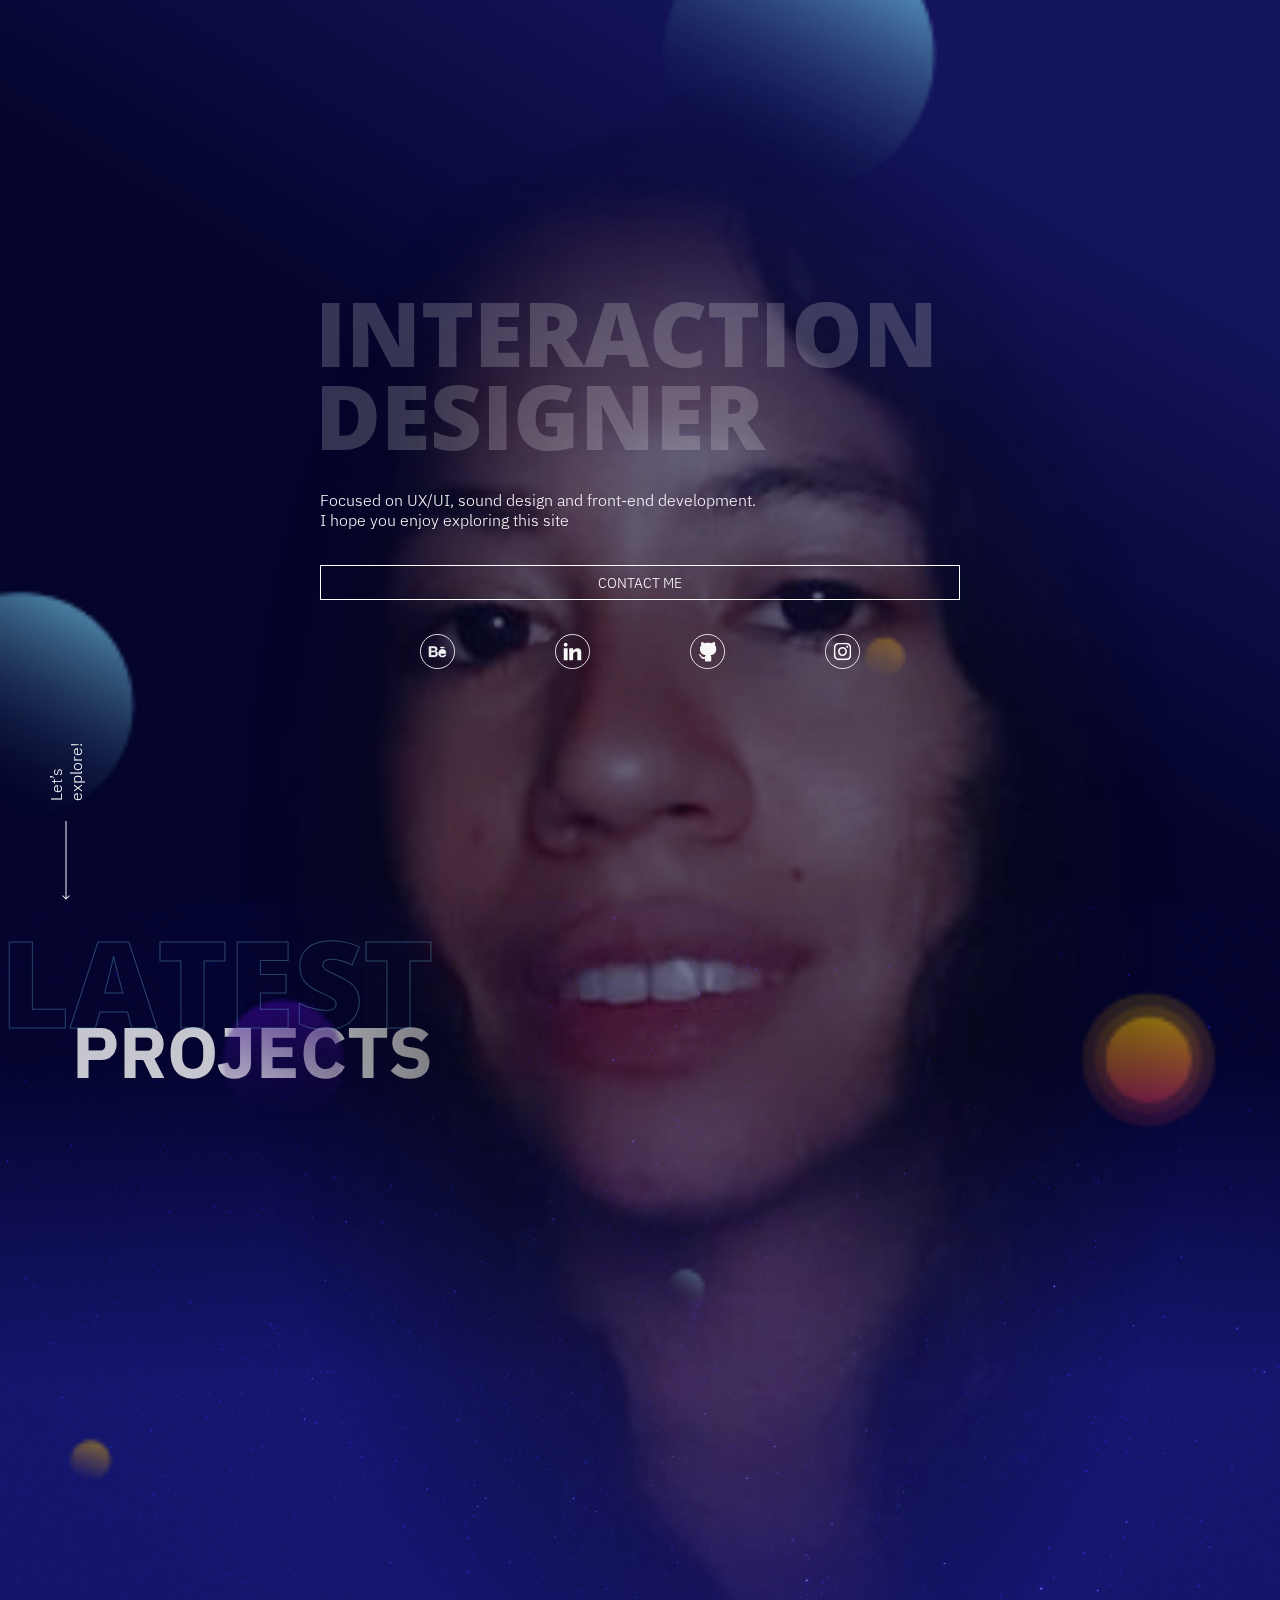
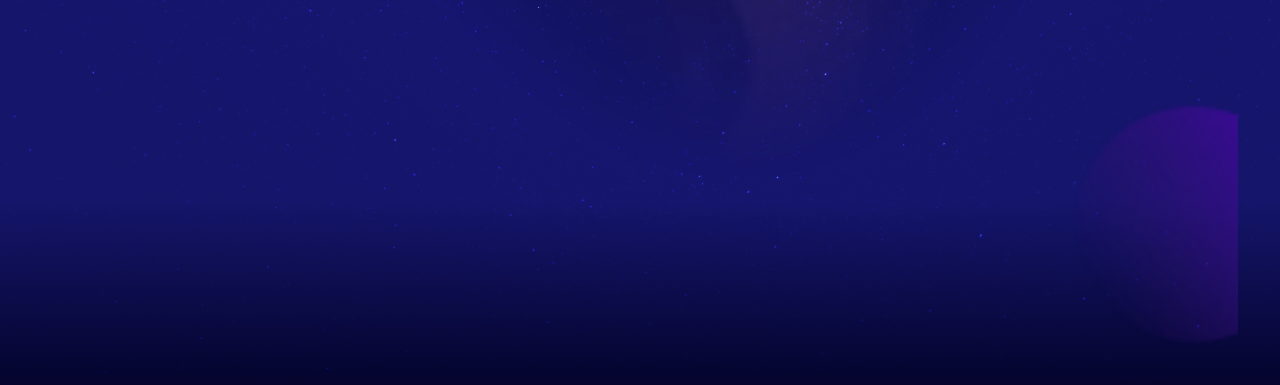
==== commit 6cb317b2: "Some mobile version changes" ====
--- a/index.html
+++ b/index.html
@@ -16,11 +16,11 @@
         <div class="header__logo">
             <img src="./src/icons/logo.svg" alt="">
         </div>
-        <!--  <div class="icon-menu">
+         <div class="icon-menu">
             <hr>
             <hr>
             <hr>
-        </div> -->
+        </div>
         <nav class="header__nav">
             <a class="header__link" href="#about">About me</a>
             <a class="header__link" href="#projects">Projects</a>
@@ -32,7 +32,11 @@
         <img class="bannerDecoration__planets" src="./src/images/bannerPlanets.png" alt="">
         <img class="bannerDecoration__stars" src="./src/images/bgStars.png" alt="">
     </div>
-    <main class="banner">
+
+    <div class="bannerDecorationMobile">
+    
+    </div>
+    <section class="banner">
         <div class="banner__explore">
             <p>Let’s explore!</p>
             <img src="./src/images/arrowExplore.png" alt="">
@@ -45,11 +49,25 @@
             <p>Focused on UX/UI, sound design and front-end development.<br>I hope you enjoy exploring this site </p>
             <a href="#about">
                 <button>
-                    About me
+                    Contact me
                 </button>
             </a>
+            <div class="banner__social">
+                <a href="https://www.behance.net/juliethsalazar">
+                    <img src="./src/icons/behanceIcon.svg" alt="">
+                </a>
+                <a href="https://www.linkedin.com/in/julieth-salazar-ocampo-4170271a8/">
+                    <img src="./src/icons/linkedInIcon.svg" alt="">
+                </a>
+                <a href="https://github.com/JuliSalazar">
+                    <img src="./src/icons/githubIcon.svg" alt="">
+                </a>
+                <a href="https://www.instagram.com/juli_salazar19/">
+                    <img src="./src/icons/instagramIcon.svg" alt="">
+                </a>
+            </div>
         </div>
-    </main>
+    </section>
     <div class="bgGalaxy">
     </div>
     <div class="sectionTitle" id="projects">
@@ -58,39 +76,10 @@
         <h3>Choose to change the world</h3>
     </div>
     <section class="latestProjects">
-        <!-- <a class="latestProjects__a" href="project.html">
-            <article class="latestProjects__article">
-                <div class="latestProjects__info">
-                    <h4>UX/UI</h4>
-                    <h3>Tendi</h3>
-                    <p>An aplication to retail stores in Colombia</p>
-                </div>
-                <img src="./src/images/project1.png" alt="">
-            </article>
-        </a>
-        <a class="latestProjects__a" href="#">
-            <article class="latestProjects__article">
-                <div class="latestProjects__info">
-                    <h4>UX/UI</h4>
-                    <h3>Amazon Abstract Sounds</h3>
-                    <p>An aplication to retail stores in Colombia</p>
-                </div>
-                <img src="./src/images/project2.jpg" alt="">
-            </article>
-        </a>
-        <a class="latestProjects__a" href="#">
-            <article class="latestProjects__article">
-                <div class="latestProjects__info">
-                    <h4>Sound Design</h4>
-                    <h3>Tendi</h3>
-                    <p>An aplication to retail stores in Colombia</p>
-                </div>
-                <img src="./src/images/project1.png" alt="">
-            </article>
-        </a> -->
-        <!-- <button class="latestProjects__button">See More</button> -->
-    </section>
-    <div class="projectDecoration">
+        
+       <!-- <button class="latestProjects__button">See More</button>  -->
+    </section> 
+    <!-- <div class="projectDecoration">
     </div>
     <div class="sectionTitle" id="about">
         <h1>Meet</h1>
@@ -155,9 +144,9 @@
 
     </section>
     <div class="contactDecoration">
-    </div>
+    </div> -->
 
-    <footer class="footer">
+    <!-- <footer class="footer">
 
         <img class="footer__logo" src="./src/icons/logoFooter.svg" alt="">
 
@@ -182,7 +171,7 @@
             <a href="#up">To the surface <img src="./src/icons/upArrow.svg" alt=""></a>
         </div>
 
-    </footer>
+    </footer> -->
     <!-- <script src="./script/particles.js"></script>
     <script src="./script/custom.js"></script> -->
     <script src="https://www.gstatic.com/firebasejs/8.4.2/firebase-app.js"></script>
--- a/styles/main.css
+++ b/styles/main.css
@@ -123,33 +123,52 @@
   font-family: "Open Sans", sans-serif;
   font-style: normal;
   font-weight: 800;
-  font-size: 120px;
   line-height: 84.18%;
   opacity: 0.8;
   color: transparent;
+  font-size: 50px;
   -webkit-text-stroke: 1px rgba(114, 197, 228, 0.4);
+}
+
+@media (min-width: 1024px) {
+  .sectionTitle h1 {
+    font-size: 120px;
+  }
 }
 
 .sectionTitle h2 {
   font-weight: bold;
-  font-size: 72px;
-  line-height: 94px;
   color: rgba(247, 247, 247, 0.8);
+  font-size: 45px;
   margin-top: -0.4em;
-  margin-left: 1em;
+  margin-left: 0.6em;
+}
+
+@media (min-width: 1024px) {
+  .sectionTitle h2 {
+    margin-left: 1em;
+    line-height: 94px;
+    font-size: 72px;
+  }
 }
 
 .sectionTitle h3 {
-  font-style: normal;
-  font-weight: 300;
-  font-size: 18px;
-  line-height: 31px;
-  text-align: right;
-  text-transform: none;
-  color: #ffffff;
-  opacity: 0.5;
-  margin-top: -2em;
-  margin-right: 4.5em;
+  display: none;
+}
+
+@media (min-width: 1024px) {
+  .sectionTitle h3 {
+    font-style: normal;
+    font-weight: 300;
+    font-size: 18px;
+    line-height: 31px;
+    text-align: right;
+    text-transform: none;
+    color: #ffffff;
+    opacity: 0.5;
+    margin-top: -2em;
+    margin-right: 4.5em;
+  }
 }
 
 .projectDecoration {
@@ -197,21 +216,34 @@
 }
 
 .bannerDecoration {
-  position: absolute;
-  width: 100%;
-  height: 100vh;
-  padding-top: 5%;
-}
-
-.bannerDecoration__planets {
-  position: absolute;
-  right: 0;
-}
-
-.bannerDecoration__stars {
-  position: absolute;
-  bottom: 0;
-  width: 100%;
+  display: none;
+}
+
+@media (min-width: 1024px) {
+  .bannerDecoration {
+    position: absolute;
+    width: 100%;
+    height: 100vh;
+    padding-top: 5%;
+  }
+  .bannerDecoration__planets {
+    position: absolute;
+    right: 0;
+  }
+  .bannerDecoration__stars {
+    position: absolute;
+    bottom: 0;
+    width: 100%;
+  }
+}
+
+.bannerDecorationMobile {
+  position: absolute;
+  background-image: url(../src/images/decorationMobile.png);
+  background-repeat: no-repeat;
+  background-size: contain;
+  width: 100vw;
+  height: 100%;
 }
 
 .projectDetailSection {
@@ -231,7 +263,7 @@
 
 .header {
   width: 100%;
-  z-index: 1;
+  z-index: 5;
   position: absolute;
   height: 100px;
   display: -webkit-inline-box;
@@ -243,37 +275,57 @@
   -webkit-box-pack: justify;
       -ms-flex-pack: justify;
           justify-content: space-between;
-  padding: 0 4em 0 4.5em;
+  padding: 0 10px 0 10px;
 }
 
 .header__logo {
   display: inline-block;
+  -webkit-transform: scale(0.8);
+          transform: scale(0.8);
+}
+
+@media (min-width: 1024px) {
+  .header__logo {
+    -webkit-transform: scale(1);
+            transform: scale(1);
+  }
 }
 
 .header__nav {
+  display: inline-block;
+  position: relative;
+  padding-top: 100px;
+  display: none;
+}
+
+.header__nav--mobile {
   justify-self: flex-end;
-  /*  display: inline-block; */
-  /* width:70%;
-        height: 100%; */
-  /* &--mobile {
-            
-            transform: translateX(30%);
-        } */
-  /* @media (min-width: $breakpoint-web){
-            transform: translateX(-5.6%);
-            width: 100%;
-            text-align: right;
-            background: transparent;
-            position: absolute;
-            padding-top: 0px; 
-            margin-right: 0 auto;
-        } */
+  width: 100vw;
+  top: 0;
+  top: 0;
+  left: 0;
+  position: absolute;
+  display: block;
+  background-color: #04042c;
+  height: 100vh;
+}
+
+@media (min-width: 1024px) {
+  .header__nav {
+    width: 100%;
+    text-align: right;
+    background: transparent;
+    position: absolute;
+    padding-top: 0px;
+    margin-right: 0 auto;
+  }
 }
 
 .header__link {
   text-decoration: none;
   display: block;
   padding: 25px;
+  padding-left: 30px;
   color: white;
   border-bottom: 1px solid rgba(255, 255, 255, 0.3);
 }
@@ -286,7 +338,7 @@
 }
 
 .icon-menu {
-  width: 50px;
+  width: 30px;
   margin: 15px;
   float: right;
   cursor: pointer;
@@ -305,23 +357,22 @@
 }
 
 .icon-menu--open hr:nth-child(1) {
-  -webkit-transform: rotate(45deg) translateY(10px);
-          transform: rotate(45deg) translateY(10px);
+  -webkit-transform: rotate(45deg) translateY(8px);
+          transform: rotate(45deg) translateY(8px);
 }
 
 .icon-menu--open hr:nth-child(3) {
-  -webkit-transform: rotate(-45deg) translateY(-10px);
-          transform: rotate(-45deg) translateY(-10px);
+  -webkit-transform: rotate(-45deg) translateY(-8px);
+          transform: rotate(-45deg) translateY(-8px);
 }
 
 .icon-menu hr {
-  border: 2px solid white;
+  border: 1px solid white;
   background-color: white;
-  margin: 10px auto;
+  margin: 8px auto;
 }
 
 .banner {
-  padding-top: 5%;
   height: 100vh;
   background: linear-gradient(210.51deg, #14145c 19.62%, #04042c 54.04%);
   display: -webkit-box;
@@ -329,57 +380,78 @@
   display: flex;
 }
 
+@media (min-width: 1024px) {
+  .banner {
+    padding-top: 5%;
+  }
+}
+
 .banner__img {
   opacity: 0.8;
-  margin-left: 3%;
+  width: 100%;
+  -webkit-transform: scale(0.8);
+          transform: scale(0.8);
+}
+
+@media (min-width: 1024px) {
+  .banner__img {
+    margin-left: 3%;
+    -webkit-transform: scale(1);
+            transform: scale(1);
+  }
 }
 
 .banner__explore {
-  position: relative;
-  display: -webkit-box;
-  display: -ms-flexbox;
-  display: flex;
-  -webkit-box-orient: vertical;
-  -webkit-box-direction: normal;
-      -ms-flex-direction: column;
-          flex-direction: column;
-  -webkit-box-align: center;
-      -ms-flex-align: center;
-          align-items: center;
-  -webkit-box-pack: end;
-      -ms-flex-pack: end;
-          justify-content: flex-end;
-  margin-left: 1.5em;
-}
-
-.banner__explore p {
-  -webkit-transform: rotate(-90deg);
-          transform: rotate(-90deg);
-  font-family: "IBM Plex Sans", sans-serif;
-  font-weight: 300;
-}
-
-.banner__explore img {
-  margin-top: 50%;
+  display: none;
+}
+
+@media (min-width: 1024px) {
+  .banner__explore {
+    position: relative;
+    display: -webkit-box;
+    display: -ms-flexbox;
+    display: flex;
+    -webkit-box-orient: vertical;
+    -webkit-box-direction: normal;
+        -ms-flex-direction: column;
+            flex-direction: column;
+    -webkit-box-align: center;
+        -ms-flex-align: center;
+            align-items: center;
+    -webkit-box-pack: end;
+        -ms-flex-pack: end;
+            justify-content: flex-end;
+    margin-left: 1.5em;
+  }
+  .banner__explore p {
+    -webkit-transform: rotate(-90deg);
+            transform: rotate(-90deg);
+    font-family: "IBM Plex Sans", sans-serif;
+    font-weight: 300;
+  }
+  .banner__explore img {
+    margin-top: 50%;
+  }
 }
 
 .banner__title {
   color: rgba(247, 247, 247, 0.2);
-  font-size: 5.6rem;
   font-family: "Open Sans", sans-serif;
+  font-style: bold;
   line-height: 92.18%;
-  font-style: bold;
+  font-size: 2.3rem;
   font-weight: 800;
-  margin-left: -.3rem;
+}
+
+@media (min-width: 1024px) {
+  .banner__title {
+    margin-left: -0.3rem;
+    font-size: 5.6rem;
+  }
 }
 
 .banner__info {
   position: absolute;
-  right: 0;
-  -ms-flex-item-align: center;
-      align-self: center;
-  width: 50vw;
-  height: 50vh;
   display: -webkit-box;
   display: -ms-flexbox;
   display: flex;
@@ -391,66 +463,155 @@
       -ms-flex-pack: space-evenly;
           justify-content: space-evenly;
   color: white;
+  -ms-flex-item-align: end;
+      align-self: flex-end;
+  height: 45vh;
+  width: 80vw;
+  left: 0;
+  right: 0;
+  margin: auto;
+}
+
+.banner__info button {
+  width: 100%;
+  -ms-flex-item-align: center;
+      -ms-grid-row-align: center;
+      align-self: center;
+}
+
+@media (min-width: 1024px) {
+  .banner__info {
+    -ms-flex-item-align: center;
+        -ms-grid-row-align: center;
+        align-self: center;
+    right: 0;
+    width: 50vw;
+    height: 50vh;
+  }
+}
+
+.banner__social {
+  display: -webkit-box;
+  display: -ms-flexbox;
+  display: flex;
+  -webkit-box-pack: space-evenly;
+      -ms-flex-pack: space-evenly;
+          justify-content: space-evenly;
+  width: 100%;
+}
+
+.banner__social img {
+  width: 35px;
+}
+
+.banner__social a:hover {
+  opacity: 0.2;
 }
 
 .latestProjects {
-  /* text-align: center;
-    a{
-        color: black;
-    }
-    &__article{
-        margin: 0px auto;
-        width: 70%;
-        padding: 10px;
-        img{
-            width: 50px;
-            height: 50px;
-            margin: 10px;
-        }
-       
-       
-    } */
+  width: 100%;
+  position: relative;
+  display: -webkit-box;
+  display: -ms-flexbox;
+  display: flex;
+  -ms-flex-wrap: wrap;
+      flex-wrap: wrap;
+  color: white;
+  text-decoration: none;
+}
+
+.latestProjects__article {
+  position: relative;
+  z-index: 1;
+  width: 100%;
+  height: 100%;
+}
+
+.latestProjects__article:before {
+  content: "";
+  width: 100%;
+  height: 100%;
+  position: absolute;
+  top: 0;
+  right: 0;
+  background: -webkit-gradient(linear, left bottom, left top, color-stop(-14.13%, #3E0A9B), color-stop(73.84%, rgba(62, 10, 155, 0)));
+  background: linear-gradient(0deg, #3E0A9B -14.13%, rgba(62, 10, 155, 0) 73.84%);
+}
+
+.latestProjects__article:after {
+  content: "";
+  width: 100%;
+  height: 100%;
+  z-index: -1;
+  position: absolute;
+  top: 2%;
+  left: 2%;
+  border: 1px solid #f7f7f7;
+}
+
+.latestProjects__button {
+  position: absolute;
+  bottom: 0;
+}
+
+.latestProjects__info {
+  position: absolute;
+  padding-left: 5%;
+  padding-bottom: 5%;
+  color: #ffffff;
+  opacity: 1;
+  width: 100%;
+  height: 100%;
+  display: -webkit-box;
+  display: -ms-flexbox;
+  display: flex;
+  -webkit-box-orient: vertical;
+  -webkit-box-direction: normal;
+      -ms-flex-direction: column;
+          flex-direction: column;
+  -webkit-box-pack: end;
+      -ms-flex-pack: end;
+          justify-content: flex-end;
+}
+
+.latestProjects__info h4 {
+  color: #ffffff;
+  opacity: 0.5;
+  font-family: "Open Sans", sans-serif;
+  font-weight: 300;
+  font-size: 18px;
+  line-height: 25px;
+}
+
+.latestProjects__info h3 {
+  font-weight: bold;
+  font-size: 24px;
+}
+
+.latestProjects__info p {
+  font-weight: 300;
+  font-size: 18px;
+  line-height: 23px;
+}
+
+.latestProjects__a {
+  width: 100%;
+}
+
+.latestProjects__a img {
+  -o-object-fit: cover;
+     object-fit: cover;
+  -ms-flex-item-align: center;
+      -ms-grid-row-align: center;
+      align-self: center;
 }
 
 @media (min-width: 1024px) {
   .latestProjects {
-    width: 100%;
     height: 95vh;
-    display: -webkit-box;
-    display: -ms-flexbox;
-    display: flex;
-    -ms-flex-wrap: wrap;
-        flex-wrap: wrap;
-    position: relative;
-    color: white;
-    text-decoration: none;
     -webkit-box-pack: space-evenly;
         -ms-flex-pack: space-evenly;
             justify-content: space-evenly;
-  }
-  .latestProjects__a {
-    width: 27%;
-    height: 298px;
-    position: relative;
-  }
-  .latestProjects__a img {
-    width: 100%;
-    height: 100%;
-    -o-object-fit: cover;
-       object-fit: cover;
-    -ms-flex-item-align: center;
-        -ms-grid-row-align: center;
-        align-self: center;
-  }
-  .latestProjects__a:hover {
-    width: 28%;
-    height: 300px;
-  }
-  .latestProjects__article {
-    position: relative;
-    z-index: 1;
-    width: 100%;
-    height: 100%;
   }
   .latestProjects__article:hover:before {
     content: "";
@@ -473,47 +634,23 @@
     border: 1px solid #f7f7f7;
   }
   .latestProjects__info {
-    position: absolute;
-    padding-left: 5%;
-    padding-bottom: 5%;
-    color: #ffffff;
     opacity: 0;
+  }
+  .latestProjects__info:hover {
+    opacity: 1;
+  }
+  .latestProjects__a {
+    width: 27%;
+    height: 298px;
+    position: relative;
+  }
+  .latestProjects__a img {
     width: 100%;
     height: 100%;
-    display: -webkit-box;
-    display: -ms-flexbox;
-    display: flex;
-    -webkit-box-orient: vertical;
-    -webkit-box-direction: normal;
-        -ms-flex-direction: column;
-            flex-direction: column;
-    -webkit-box-pack: end;
-        -ms-flex-pack: end;
-            justify-content: flex-end;
-  }
-  .latestProjects__info h4 {
-    color: #ffffff;
-    opacity: 0.5;
-    font-family: "Open Sans", sans-serif;
-    font-weight: 300;
-    font-size: 18px;
-    line-height: 25px;
-  }
-  .latestProjects__info h3 {
-    font-weight: bold;
-    font-size: 24px;
-  }
-  .latestProjects__info p {
-    font-weight: 300;
-    font-size: 18px;
-    line-height: 23px;
-  }
-  .latestProjects__info:hover {
-    opacity: 1;
-  }
-  .latestProjects__button {
-    position: absolute;
-    bottom: 0;
+  }
+  .latestProjects__a:hover {
+    width: 28%;
+    height: 300px;
   }
 }
 
@@ -714,11 +851,4 @@
 .contactInformation img {
   margin-right: 20px;
 }
-
-/*@import 'aptitudes';
-@import 'gallery';
-@import 'project';
-@import 'ad';
-@import 'newsletter';
-  */
 /*# sourceMappingURL=main.css.map */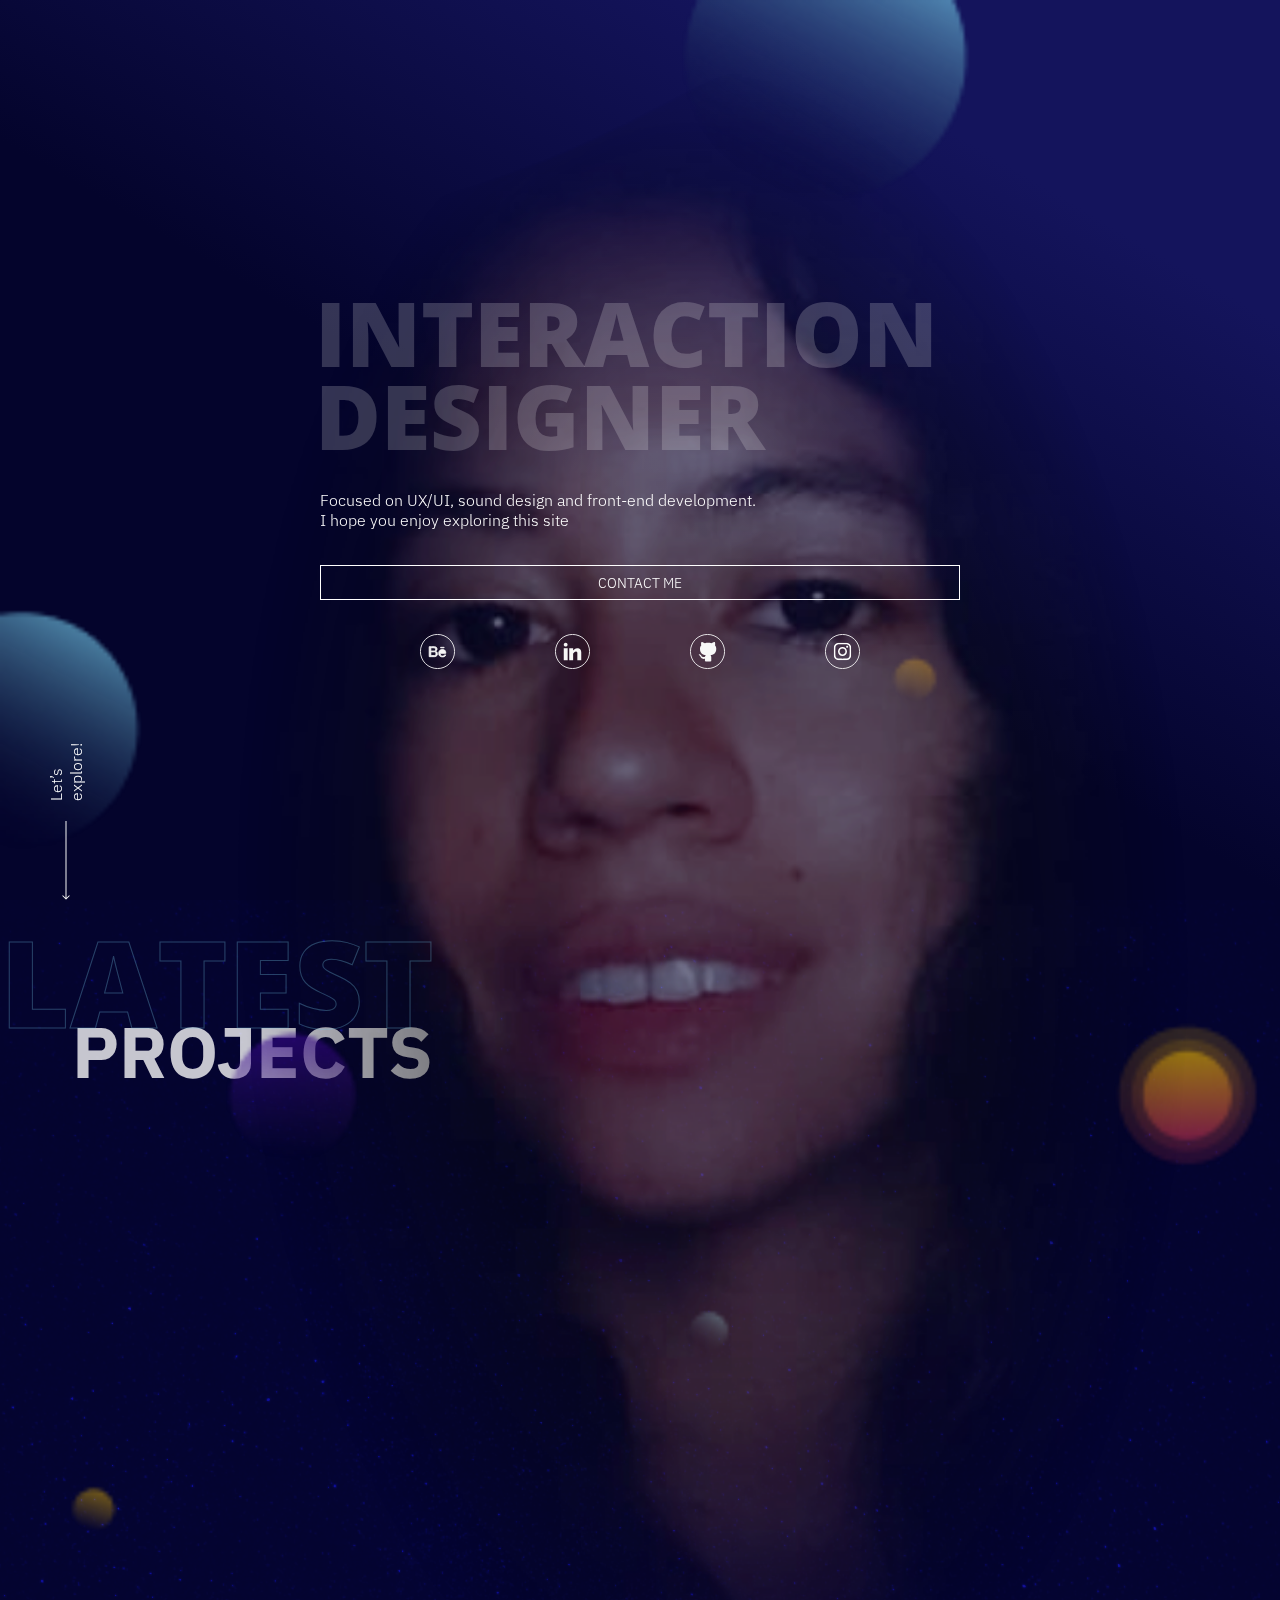
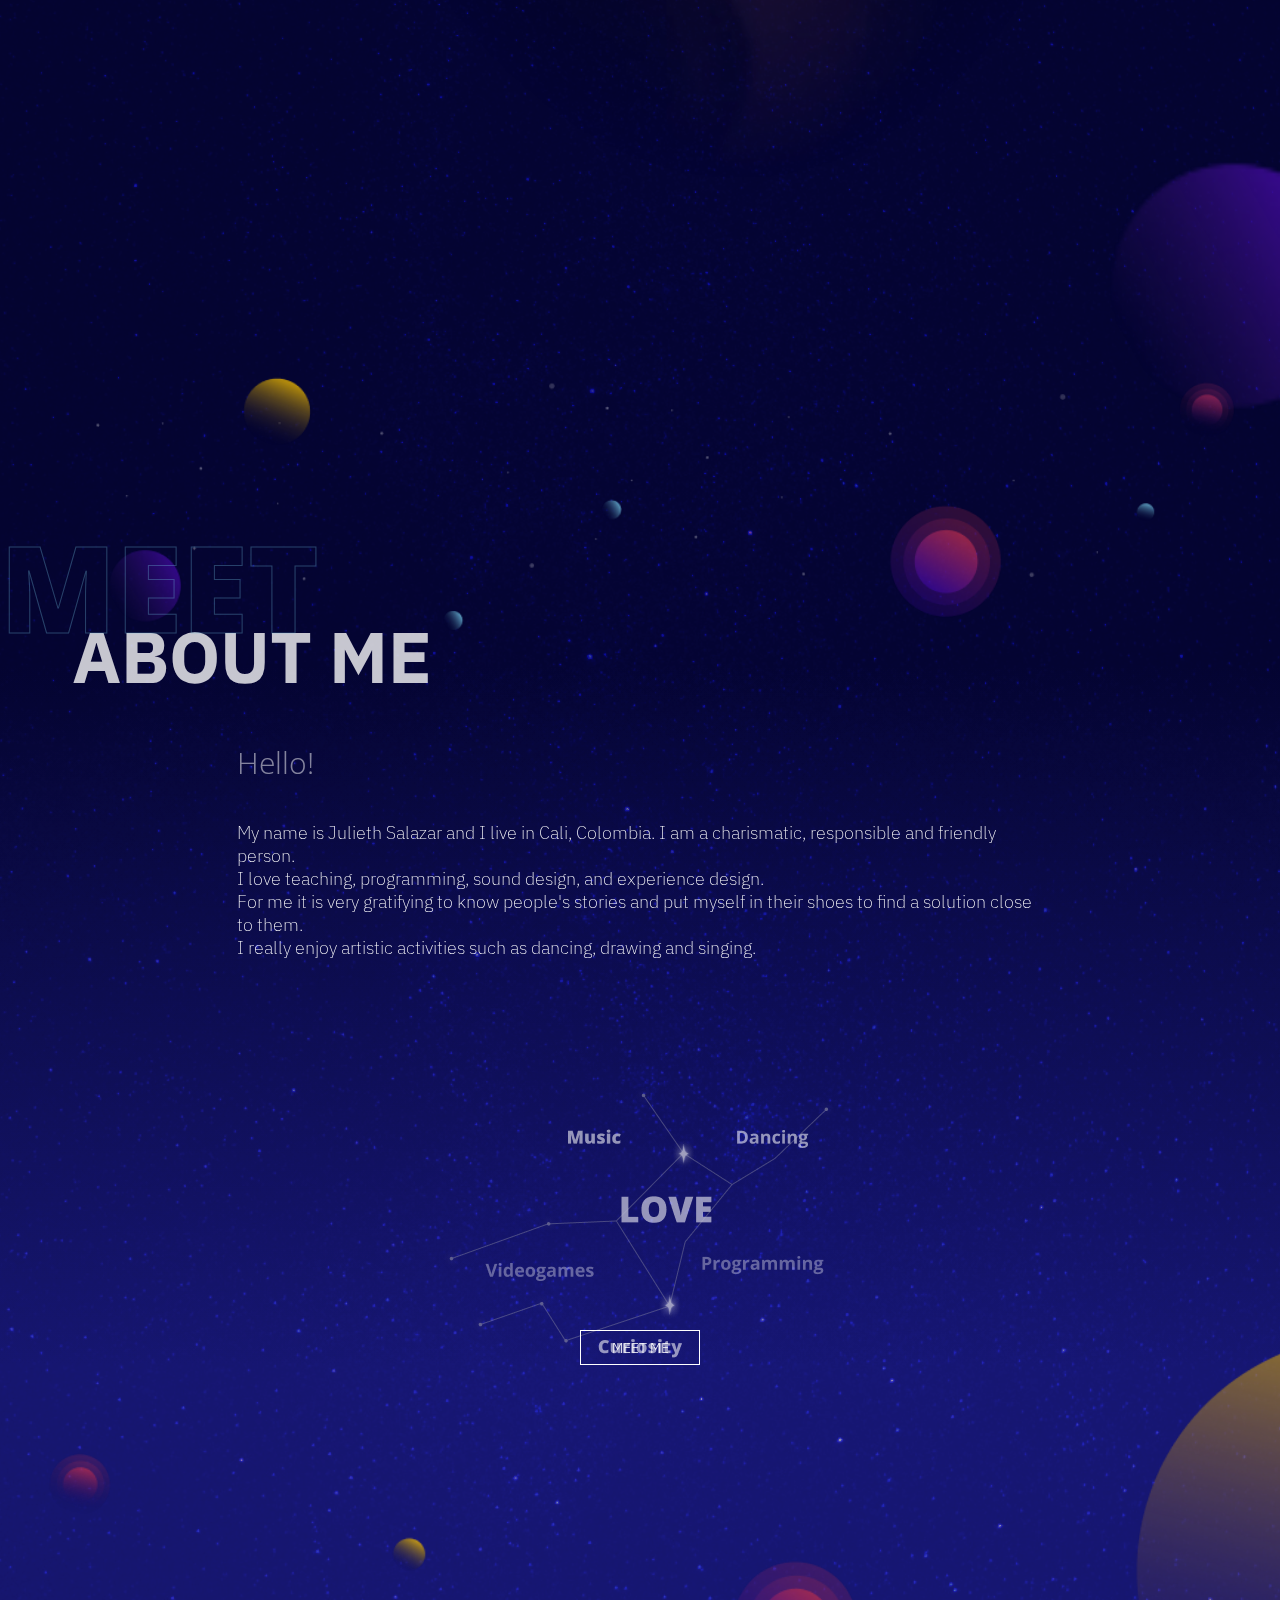
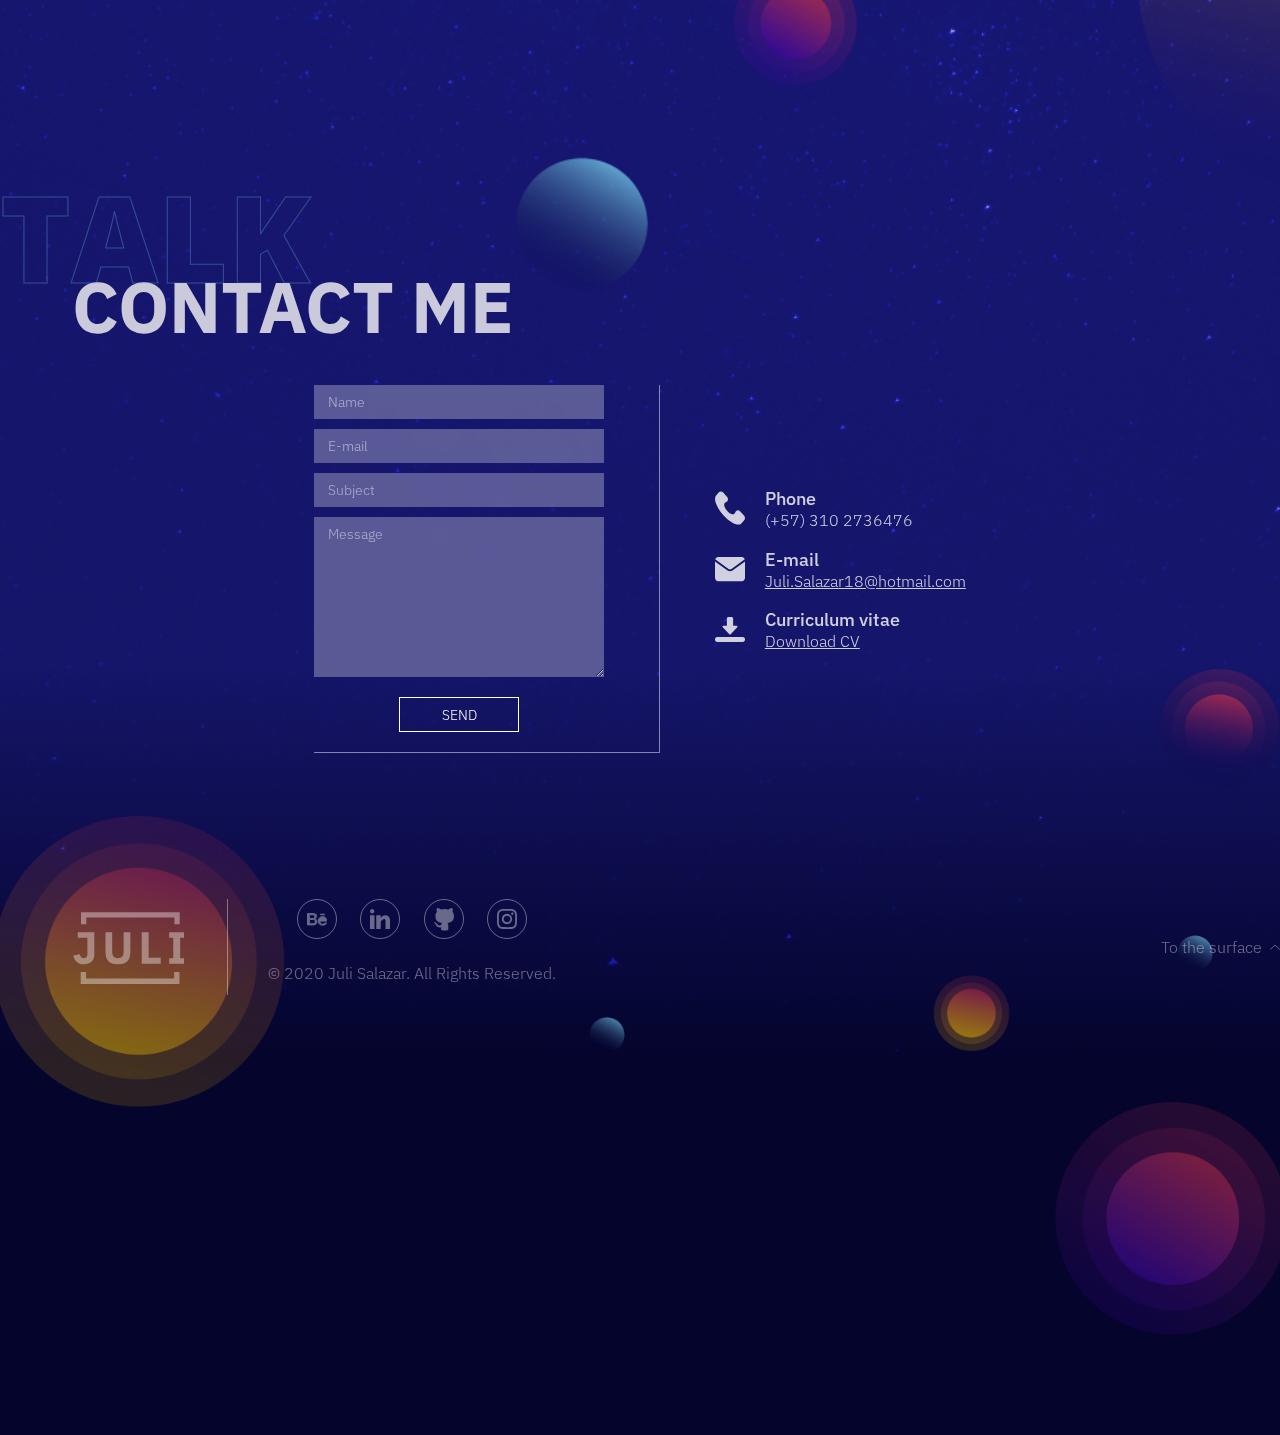
==== commit 4bd0c53e: "Mobile design finished" ====
--- a/index.html
+++ b/index.html
@@ -79,7 +79,7 @@
         
        <!-- <button class="latestProjects__button">See More</button>  -->
     </section> 
-    <!-- <div class="projectDecoration">
+     <div class="projectDecoration">
     </div>
     <div class="sectionTitle" id="about">
         <h1>Meet</h1>
@@ -144,9 +144,9 @@
 
     </section>
     <div class="contactDecoration">
-    </div> -->
+    </div> 
 
-    <!-- <footer class="footer">
+    <footer class="footer">
 
         <img class="footer__logo" src="./src/icons/logoFooter.svg" alt="">
 
@@ -167,11 +167,11 @@
             </div>
             <p>© 2020 Juli Salazar. All Rights Reserved.</p>
         </div>
-        <div class="footer__button-up">
+        <div class="footer__buttonUp">
             <a href="#up">To the surface <img src="./src/icons/upArrow.svg" alt=""></a>
         </div>
 
-    </footer> -->
+    </footer>
     <!-- <script src="./script/particles.js"></script>
     <script src="./script/custom.js"></script> -->
     <script src="https://www.gstatic.com/firebasejs/8.4.2/firebase-app.js"></script>
--- a/styles/main.css
+++ b/styles/main.css
@@ -173,33 +173,58 @@
 
 .projectDecoration {
   width: 100%;
-  height: 40vh;
   z-index: -1;
+  margin: -4em 0 -2em;
+  height: 15vh;
   background-image: url("../src/images/planetsProject.png");
+  background-position: right;
+  background-size: cover;
+}
+
+@media (min-width: 1024px) {
+  .projectDecoration {
+    margin: -5em 0 -10em;
+    background-position: center;
+    height: 40vh;
+  }
+}
+
+.aboutMeDecoration {
+  width: 100%;
+  height: 30vh;
+  z-index: -5;
+  background-image: url("../src/images/aboutMePlanets.png");
+  background-size: cover;
+  margin: -1em 0 -2em;
+  opacity: 0.8;
+}
+
+@media (min-width: 1024px) {
+  .aboutMeDecoration {
+    margin: -5em 0 -10em;
+    background-position: center;
+    height: 70vh;
+  }
+}
+
+.contactDecoration {
+  position: absolute;
+  width: 100%;
+  min-height: 55vh;
+  z-index: -1;
+  margin: -8em auto;
+  background-image: url("../src/images/contactPlanets.png");
   background-position: center;
   background-size: cover;
-}
-
-.aboutMeDecoration {
-  width: 100%;
-  height: 70vh;
-  z-index: -5;
-  margin: -5em 0 -10em;
-  background-image: url("../src/images/aboutMePlanets.png");
-  background-position: center;
-  background-size: cover;
+  background-repeat: no-repeat;
   opacity: 0.8;
 }
 
-.contactDecoration {
-  position: absolute;
-  width: 100%;
-  height: 90vh;
-  z-index: -1;
-  bottom: 0;
-  background-image: url("../src/images/contactPlanets.png");
-  background-position: center;
-  opacity: 0.8;
+@media (min-width: 1024px) {
+  .contactDecoration {
+    background-position: center;
+    height: 90vh;
+  }
 }
 
 .bgGalaxy {
@@ -466,10 +491,10 @@
   -ms-flex-item-align: end;
       align-self: flex-end;
   height: 45vh;
-  width: 80vw;
+  width: 90%;
   left: 0;
   right: 0;
-  margin: auto;
+  margin: 0 auto;
 }
 
 .banner__info button {
@@ -509,7 +534,7 @@
 }
 
 .latestProjects {
-  width: 100%;
+  width: 90%;
   position: relative;
   display: -webkit-box;
   display: -ms-flexbox;
@@ -518,35 +543,44 @@
       flex-wrap: wrap;
   color: white;
   text-decoration: none;
+  margin: 0 auto;
+  -webkit-box-pack: justify;
+      -ms-flex-pack: justify;
+          justify-content: space-between;
+}
+
+.latestProjects__a {
+  margin-bottom: 5vh;
 }
 
 .latestProjects__article {
   position: relative;
   z-index: 1;
-  width: 100%;
   height: 100%;
 }
 
 .latestProjects__article:before {
+  position: absolute;
   content: "";
   width: 100%;
   height: 100%;
-  position: absolute;
-  top: 0;
+  bottom: 0;
   right: 0;
-  background: -webkit-gradient(linear, left bottom, left top, color-stop(-14.13%, #3E0A9B), color-stop(73.84%, rgba(62, 10, 155, 0)));
-  background: linear-gradient(0deg, #3E0A9B -14.13%, rgba(62, 10, 155, 0) 73.84%);
-}
-
-.latestProjects__article:after {
-  content: "";
-  width: 100%;
-  height: 100%;
-  z-index: -1;
-  position: absolute;
-  top: 2%;
-  left: 2%;
-  border: 1px solid #f7f7f7;
+  background: -webkit-gradient(linear, left bottom, left top, color-stop(-14.13%, #3e0a9b), color-stop(73.84%, rgba(62, 10, 155, 0)));
+  background: linear-gradient(0deg, #3e0a9b -14.13%, rgba(62, 10, 155, 0) 73.84%);
+}
+
+@media (min-width: 1024px) {
+  .latestProjects__article:after {
+    content: "";
+    width: 100%;
+    height: 100%;
+    z-index: -1;
+    position: absolute;
+    top: 2%;
+    left: 2%;
+    border: 1px solid #f7f7f7;
+  }
 }
 
 .latestProjects__button {
@@ -590,20 +624,12 @@
 
 .latestProjects__info p {
   font-weight: 300;
-  font-size: 18px;
+  width: 95%;
   line-height: 23px;
 }
 
-.latestProjects__a {
-  width: 100%;
-}
-
-.latestProjects__a img {
-  -o-object-fit: cover;
-     object-fit: cover;
-  -ms-flex-item-align: center;
-      -ms-grid-row-align: center;
-      align-self: center;
+.latestProjects__thumbnail img {
+  width: 100%;
 }
 
 @media (min-width: 1024px) {
@@ -620,8 +646,8 @@
     position: absolute;
     top: 0;
     right: 0;
-    background: -webkit-gradient(linear, left bottom, left top, color-stop(-14.13%, #3E0A9B), color-stop(73.84%, rgba(62, 10, 155, 0)));
-    background: linear-gradient(0deg, #3E0A9B -14.13%, rgba(62, 10, 155, 0) 73.84%);
+    background: -webkit-gradient(linear, left bottom, left top, color-stop(-14.13%, #3e0a9b), color-stop(73.84%, rgba(62, 10, 155, 0)));
+    background: linear-gradient(0deg, #3e0a9b -14.13%, rgba(62, 10, 155, 0) 73.84%);
   }
   .latestProjects__article:hover:after {
     content: "";
@@ -663,9 +689,19 @@
       -ms-flex-direction: column;
           flex-direction: column;
   opacity: .4;
-  padding-bottom: 3em;
-  position: relative;
-  margin: 8em 4em 0 4.5em;
+  width: 90%;
+  height: 30vh;
+  margin: 0 auto;
+}
+
+.footer__content {
+  -ms-flex-item-align: center;
+      -ms-grid-row-align: center;
+      align-self: center;
+}
+
+.footer__content p {
+  margin: 20px auto;
 }
 
 .footer__social {
@@ -675,15 +711,23 @@
   -webkit-box-pack: justify;
       -ms-flex-pack: justify;
           justify-content: space-between;
-  width: 70%;
-}
-
-.footer__social img {
-  width: 35px;
+  width: 80%;
+  margin: 0 auto;
 }
 
 .footer__social a:hover {
   opacity: 0.2;
+}
+
+.footer__logo {
+  max-width: 50%;
+  -ms-flex-item-align: center;
+      -ms-grid-row-align: center;
+      align-self: center;
+}
+
+.footer__buttonUp {
+  display: none;
 }
 
 @media (min-width: 1024px) {
@@ -693,6 +737,8 @@
     -webkit-box-direction: normal;
         -ms-flex-direction: row;
             flex-direction: row;
+    margin: 8em 4em 0 4.5em;
+    padding-bottom: 3em;
   }
   .footer__content {
     border-left: 1px solid #f7f7f7;
@@ -715,7 +761,7 @@
   .footer__logo {
     width: 10%;
   }
-  .footer__button-up {
+  .footer__buttonUp {
     position: absolute;
     display: -webkit-box;
     display: -ms-flexbox;
@@ -728,7 +774,7 @@
         align-self: center;
     right: 0;
   }
-  .footer__button-up a {
+  .footer__buttonUp a {
     text-decoration: none;
     display: -webkit-box;
     display: -ms-flexbox;
@@ -737,30 +783,36 @@
         -ms-flex-align: center;
             align-items: center;
   }
-  .footer__button-up a img {
+  .footer__buttonUp a img {
     width: 10px;
     height: 10px;
     margin-left: .5em;
   }
 }
 
-@media (min-width: 1024px) and (min-width: 1024px) {
-  .footer__button-up a img {
-    width: 20px;
-    height: 20px;
-  }
-}
-
 .aboutMeSection {
   display: -webkit-box;
   display: -ms-flexbox;
   display: flex;
   position: relative;
-  -webkit-box-pack: space-evenly;
-      -ms-flex-pack: space-evenly;
-          justify-content: space-evenly;
-  margin: 0 4.5em 0 4.5em;
+  -webkit-box-pack: justify;
+      -ms-flex-pack: justify;
+          justify-content: space-between;
+  -webkit-box-orient: vertical;
+  -webkit-box-direction: normal;
+      -ms-flex-direction: column;
+          flex-direction: column;
+  height: 70vh;
+  margin: 0 auto;
   z-index: 25;
+  width: 90%;
+  -webkit-box-align: center;
+      -ms-flex-align: center;
+          align-items: center;
+}
+
+.aboutMeSection__img img {
+  width: 100%;
 }
 
 @media (min-width: 1024px) {
@@ -794,11 +846,63 @@
   }
 }
 
+.contactMeSection {
+  display: -webkit-box;
+  display: -ms-flexbox;
+  display: flex;
+  -webkit-box-orient: vertical;
+  -webkit-box-direction: normal;
+      -ms-flex-direction: column;
+          flex-direction: column;
+  width: 90%;
+  margin: 0 auto;
+  -webkit-box-align: center;
+      -ms-flex-align: center;
+          align-items: center;
+  height: 70vh;
+  -webkit-box-pack: space-evenly;
+      -ms-flex-pack: space-evenly;
+          justify-content: space-evenly;
+}
+
+.contactMeSection__form {
+  display: -ms-grid;
+  display: grid;
+  grid-gap: 10px;
+  width: 100%;
+  border-bottom: 1px solid rgba(247, 247, 247, 0.5);
+  padding-bottom: 20px;
+}
+
+.contactMeSection__form button {
+  margin-top: 10px;
+  -ms-grid-column-align: center;
+      justify-self: center;
+}
+
+.contactMeSection__info {
+  opacity: .8;
+  height: 200px;
+  display: -webkit-box;
+  display: -ms-flexbox;
+  display: flex;
+  -webkit-box-orient: vertical;
+  -webkit-box-direction: normal;
+      -ms-flex-direction: column;
+          flex-direction: column;
+  -webkit-box-pack: space-evenly;
+      -ms-flex-pack: space-evenly;
+          justify-content: space-evenly;
+  -ms-flex-item-align: center;
+      align-self: center;
+}
+
 @media (min-width: 1024px) {
   .contactMeSection {
-    display: -webkit-box;
-    display: -ms-flexbox;
-    display: flex;
+    -webkit-box-orient: horizontal;
+    -webkit-box-direction: normal;
+        -ms-flex-direction: row;
+            flex-direction: row;
     height: 20%;
     -webkit-box-pack: center;
         -ms-flex-pack: center;
@@ -817,22 +921,6 @@
     -ms-grid-column-align: center;
         justify-self: center;
   }
-  .contactMeSection__info {
-    opacity: .8;
-    height: 200px;
-    display: -webkit-box;
-    display: -ms-flexbox;
-    display: flex;
-    -webkit-box-orient: vertical;
-    -webkit-box-direction: normal;
-        -ms-flex-direction: column;
-            flex-direction: column;
-    -webkit-box-pack: space-evenly;
-        -ms-flex-pack: space-evenly;
-            justify-content: space-evenly;
-    -ms-flex-item-align: center;
-        align-self: center;
-  }
 }
 
 .contactInformation {
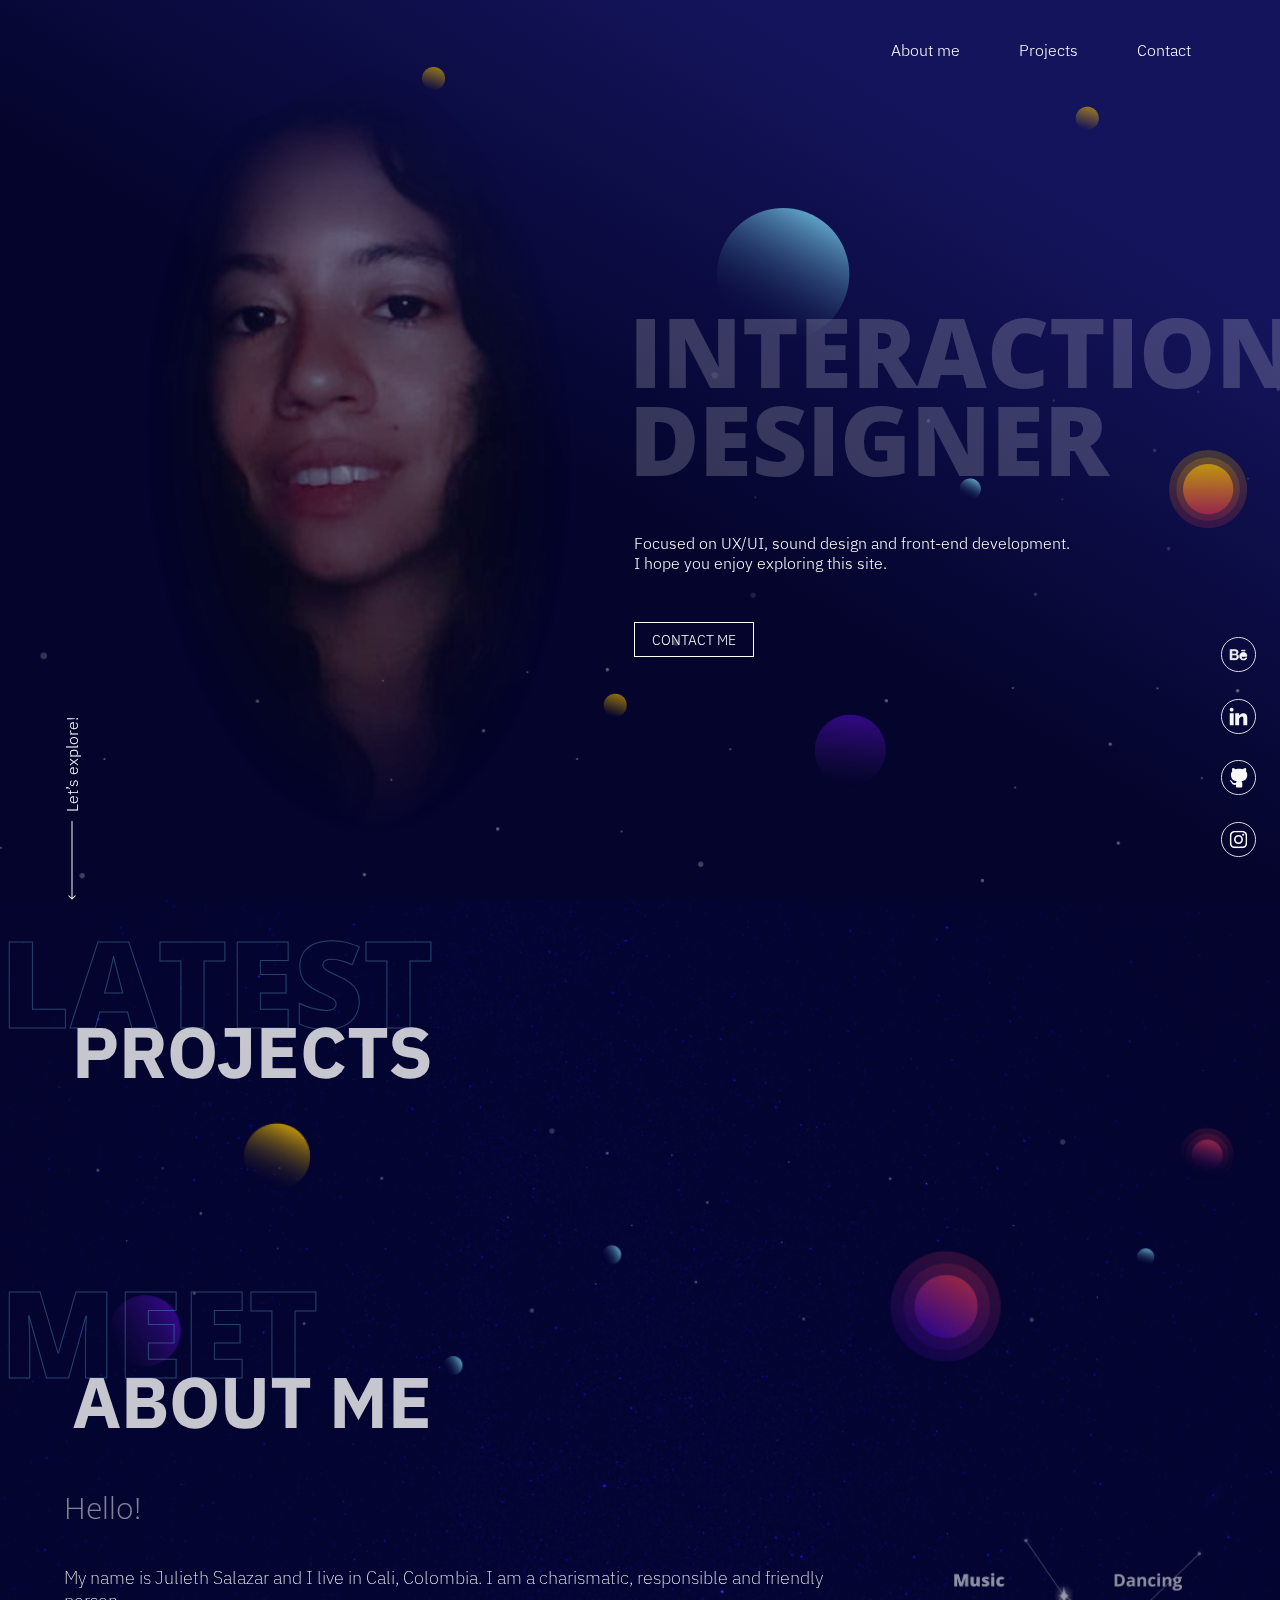
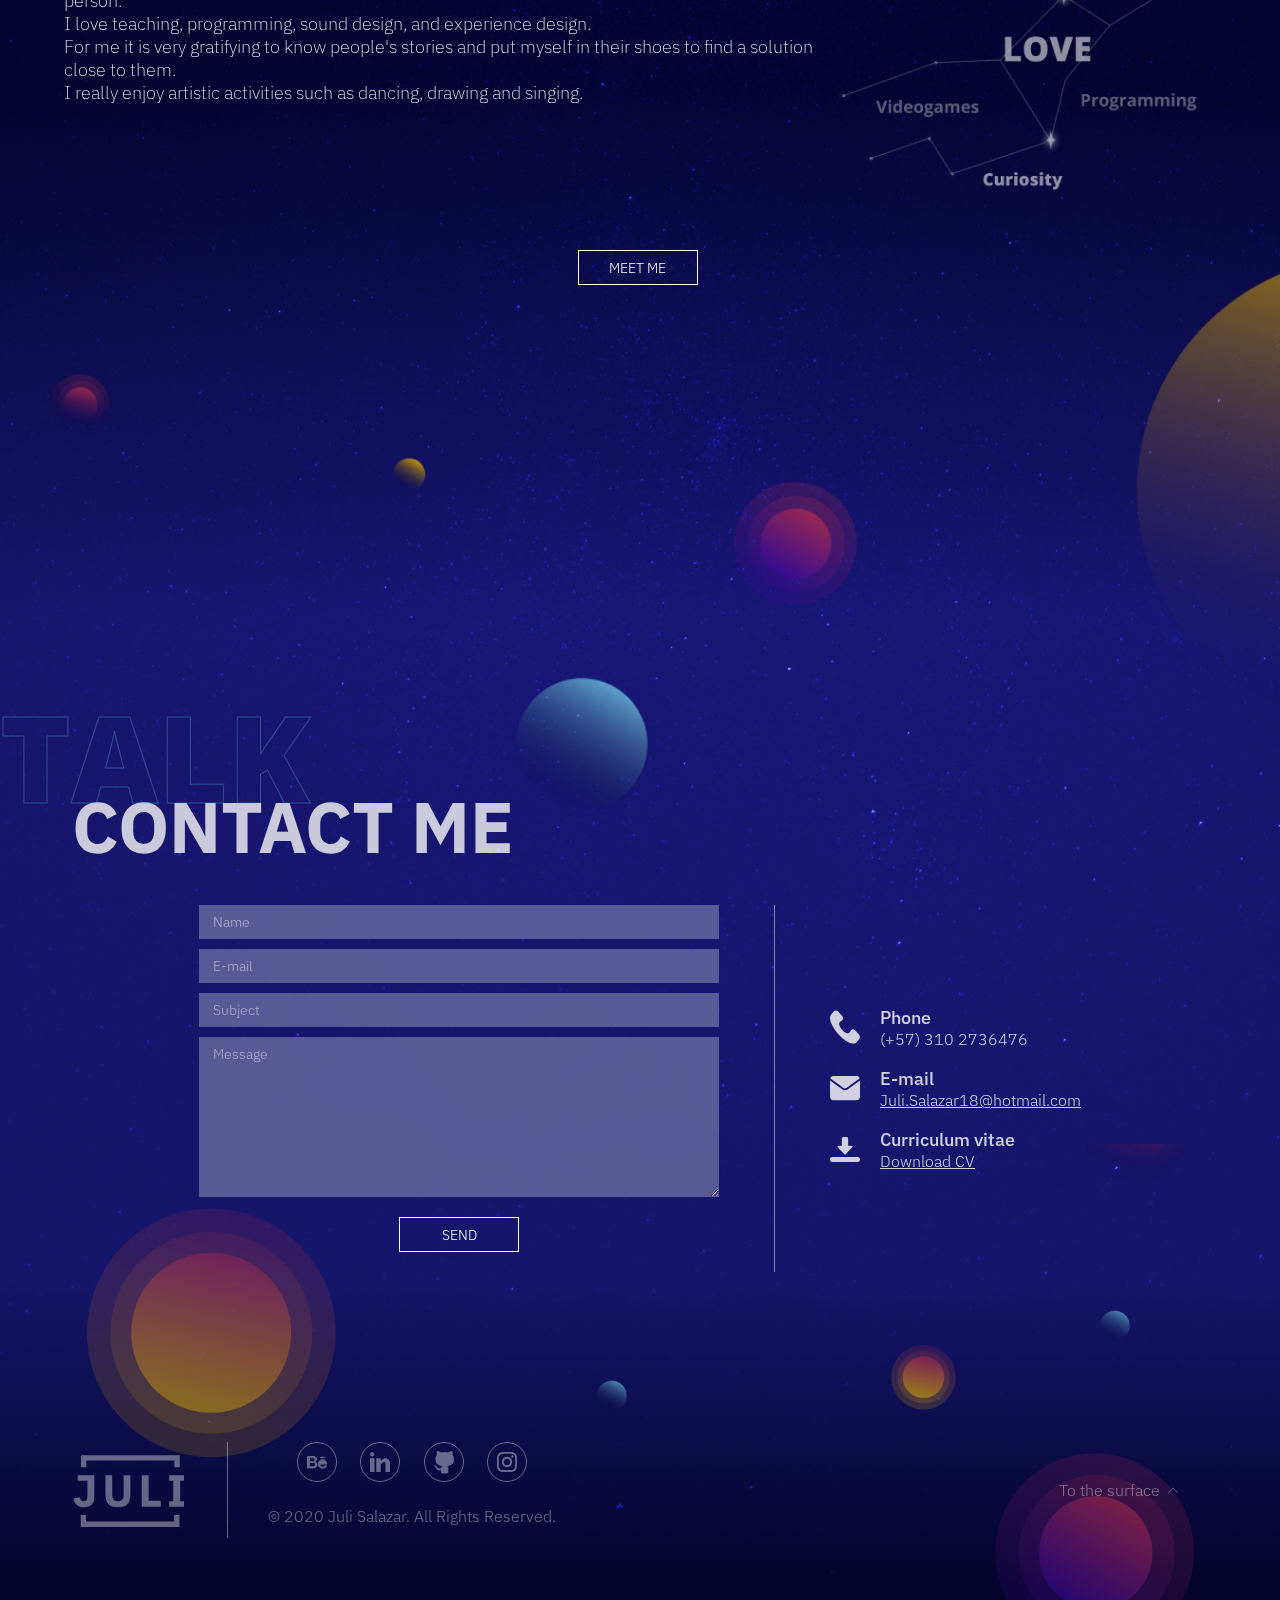
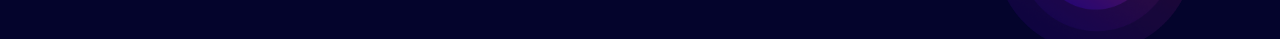
==== commit 7c4f9af3: "Responsive changes finished" ====
--- a/index.html
+++ b/index.html
@@ -46,7 +46,7 @@
         </div>
         <div class="banner__info">
             <h2 class="banner__title">INTERACTION <br> DESIGNER</h2>
-            <p>Focused on UX/UI, sound design and front-end development.<br>I hope you enjoy exploring this site </p>
+            <p>Focused on UX/UI, sound design and front-end development.<br>I hope you enjoy exploring this site.</p>
             <a href="#about">
                 <button>
                     Contact me
--- a/styles/main.css
+++ b/styles/main.css
@@ -223,7 +223,6 @@
 @media (min-width: 1024px) {
   .contactDecoration {
     background-position: center;
-    height: 90vh;
   }
 }
 
@@ -247,6 +246,7 @@
 @media (min-width: 1024px) {
   .bannerDecoration {
     position: absolute;
+    display: block;
     width: 100%;
     height: 100vh;
     padding-top: 5%;
@@ -269,6 +269,12 @@
   background-size: contain;
   width: 100vw;
   height: 100%;
+}
+
+@media (min-width: 1024px) {
+  .bannerDecorationMobile {
+    display: none;
+  }
 }
 
 .projectDetailSection {
@@ -303,6 +309,12 @@
   padding: 0 10px 0 10px;
 }
 
+@media (min-width: 1024px) {
+  .header {
+    padding: 0 4em 0 4.5em;
+  }
+}
+
 .header__logo {
   display: inline-block;
   -webkit-transform: scale(0.8);
@@ -337,10 +349,10 @@
 
 @media (min-width: 1024px) {
   .header__nav {
+    display: block;
     width: 100%;
     text-align: right;
     background: transparent;
-    position: absolute;
     padding-top: 0px;
     margin-right: 0 auto;
   }
@@ -362,6 +374,10 @@
   }
 }
 
+.header__link:hover {
+  background: rgba(255, 255, 255, 0.2);
+}
+
 .icon-menu {
   width: 30px;
   margin: 15px;
@@ -413,16 +429,26 @@
 
 .banner__img {
   opacity: 0.8;
+  -o-object-fit: contain;
+     object-fit: contain;
   width: 100%;
   -webkit-transform: scale(0.8);
           transform: scale(0.8);
 }
 
+.banner__img img {
+  width: 100%;
+  height: 100%;
+}
+
 @media (min-width: 1024px) {
   .banner__img {
-    margin-left: 3%;
+    width: auto;
     -webkit-transform: scale(1);
             transform: scale(1);
+  }
+  .banner__img img {
+    width: 100%;
   }
 }
 
@@ -471,7 +497,14 @@
 @media (min-width: 1024px) {
   .banner__title {
     margin-left: -0.3rem;
-    font-size: 5.6rem;
+    font-size: 4.6rem;
+  }
+}
+
+@media (min-width: 1200px) {
+  .banner__title {
+    margin-left: -0.3rem;
+    font-size: 6rem;
   }
 }
 
@@ -509,9 +542,13 @@
     -ms-flex-item-align: center;
         -ms-grid-row-align: center;
         align-self: center;
+    position: relative;
     right: 0;
     width: 50vw;
     height: 50vh;
+  }
+  .banner__info button {
+    width: 120px;
   }
 }
 
@@ -531,6 +568,22 @@
 
 .banner__social a:hover {
   opacity: 0.2;
+}
+
+@media (min-width: 1024px) {
+  .banner__social {
+    position: fixed;
+    -webkit-box-orient: vertical;
+    -webkit-box-direction: normal;
+        -ms-flex-direction: column;
+            flex-direction: column;
+    -webkit-box-align: end;
+        -ms-flex-align: end;
+            align-items: flex-end;
+    right: 1.5em;
+    bottom: 1em;
+    height: 30vh;
+  }
 }
 
 .latestProjects {
@@ -556,7 +609,6 @@
 .latestProjects__article {
   position: relative;
   z-index: 1;
-  height: 100%;
 }
 
 .latestProjects__article:before {
@@ -634,7 +686,6 @@
 
 @media (min-width: 1024px) {
   .latestProjects {
-    height: 95vh;
     -webkit-box-pack: space-evenly;
         -ms-flex-pack: space-evenly;
             justify-content: space-evenly;
@@ -666,8 +717,6 @@
     opacity: 1;
   }
   .latestProjects__a {
-    width: 27%;
-    height: 298px;
     position: relative;
   }
   .latestProjects__a img {
@@ -738,7 +787,6 @@
         -ms-flex-direction: row;
             flex-direction: row;
     margin: 8em 4em 0 4.5em;
-    padding-bottom: 3em;
   }
   .footer__content {
     border-left: 1px solid #f7f7f7;
@@ -772,7 +820,7 @@
             flex-direction: row;
     -ms-flex-item-align: center;
         align-self: center;
-    right: 0;
+    right: 8%;
   }
   .footer__buttonUp a {
     text-decoration: none;
@@ -802,7 +850,6 @@
   -webkit-box-direction: normal;
       -ms-flex-direction: column;
           flex-direction: column;
-  height: 70vh;
   margin: 0 auto;
   z-index: 25;
   width: 90%;
@@ -811,11 +858,22 @@
           align-items: center;
 }
 
+.aboutMeSection__img {
+  margin-bottom: 30px;
+}
+
 .aboutMeSection__img img {
-  width: 100%;
-}
-
-@media (min-width: 1024px) {
+  margin-top: -30px;
+  width: 100%;
+}
+
+@media (min-width: 1024px) {
+  .aboutMeSection {
+    -webkit-box-orient: horizontal;
+    -webkit-box-direction: normal;
+        -ms-flex-direction: row;
+            flex-direction: row;
+  }
   .aboutMeSection__info {
     width: 70%;
     height: 45vh;
@@ -842,6 +900,7 @@
   }
   .aboutMeSection__button {
     position: absolute;
+    right: 45%;
     bottom: 0;
   }
 }
@@ -859,7 +918,6 @@
   -webkit-box-align: center;
       -ms-flex-align: center;
           align-items: center;
-  height: 70vh;
   -webkit-box-pack: space-evenly;
       -ms-flex-pack: space-evenly;
           justify-content: space-evenly;
@@ -909,13 +967,14 @@
             justify-content: center;
   }
   .contactMeSection__form {
-    width: 30%;
+    width: 50%;
     display: -ms-grid;
     display: grid;
     grid-gap: 10px;
     padding-right: 55px;
     margin-right: 55px;
     border-right: 1px solid rgba(247, 247, 247, 0.5);
+    border-bottom: none;
   }
   .contactMeSection__form button {
     -ms-grid-column-align: center;
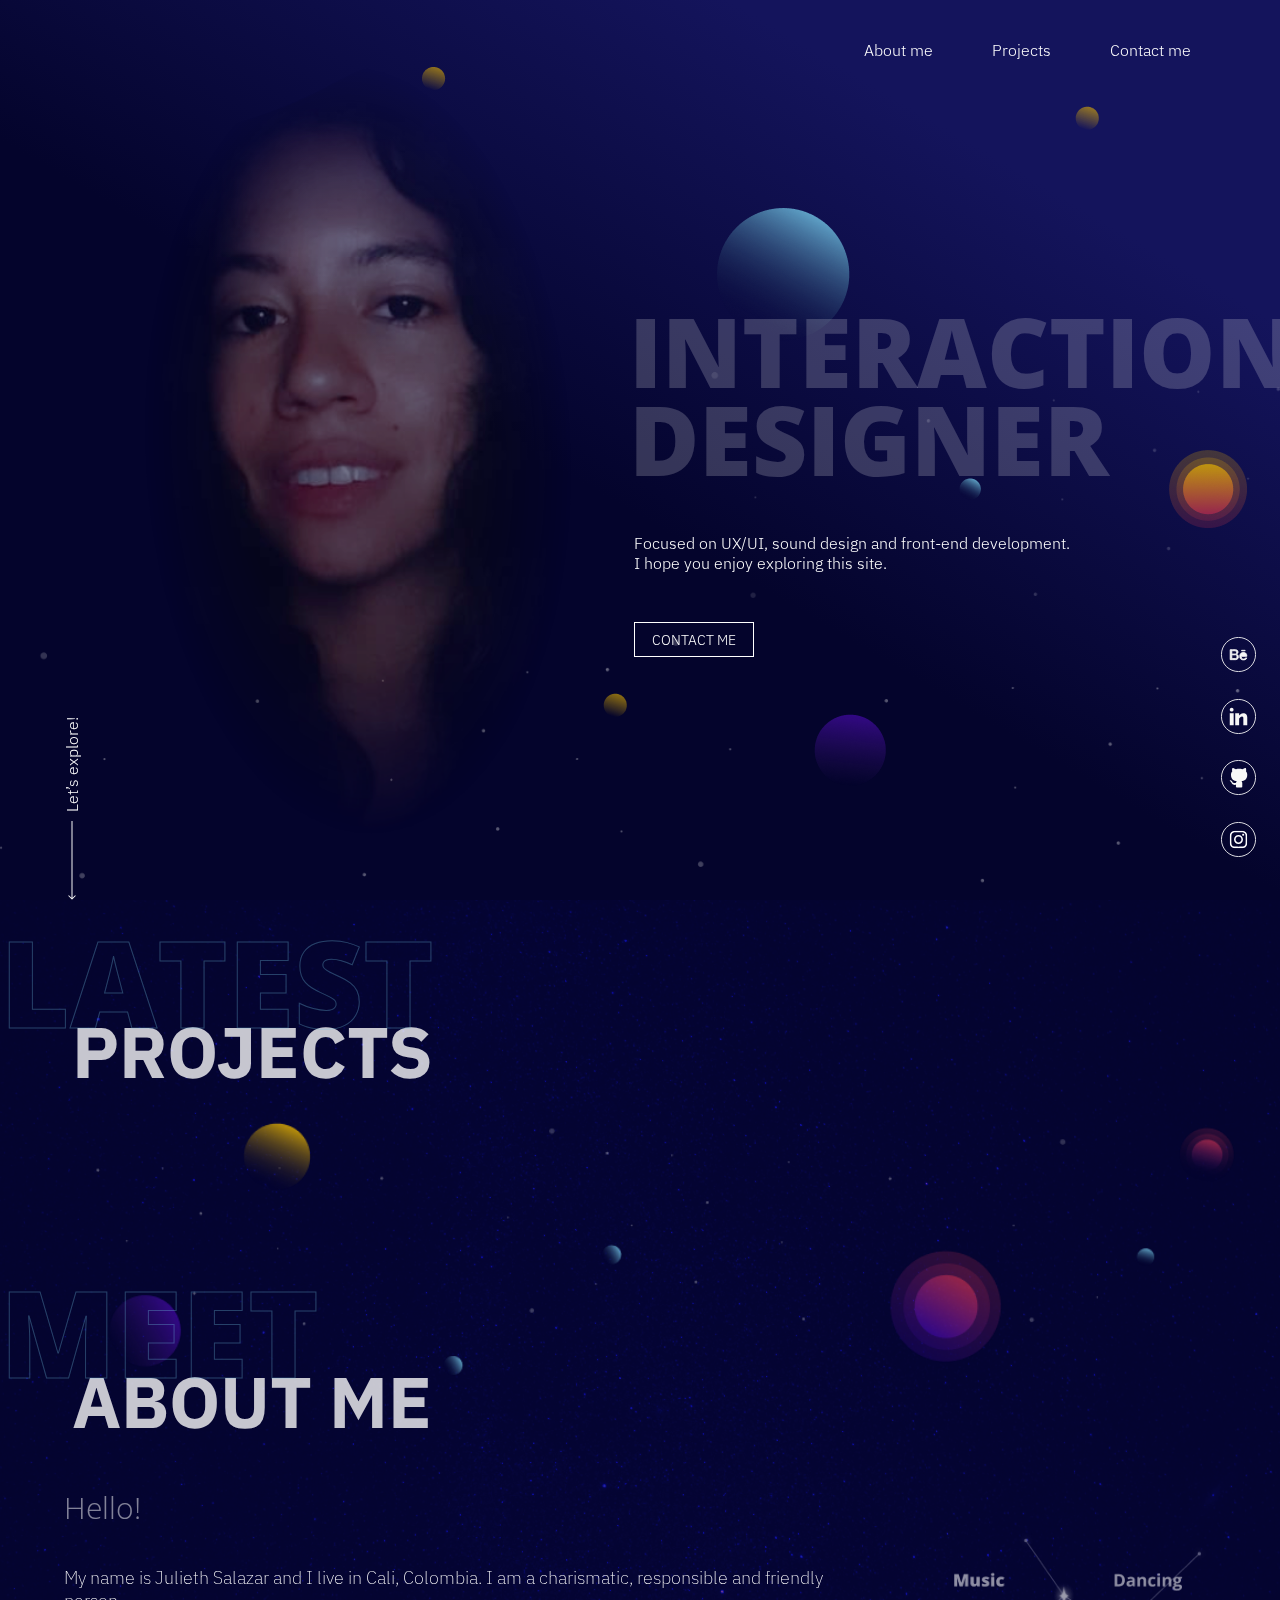
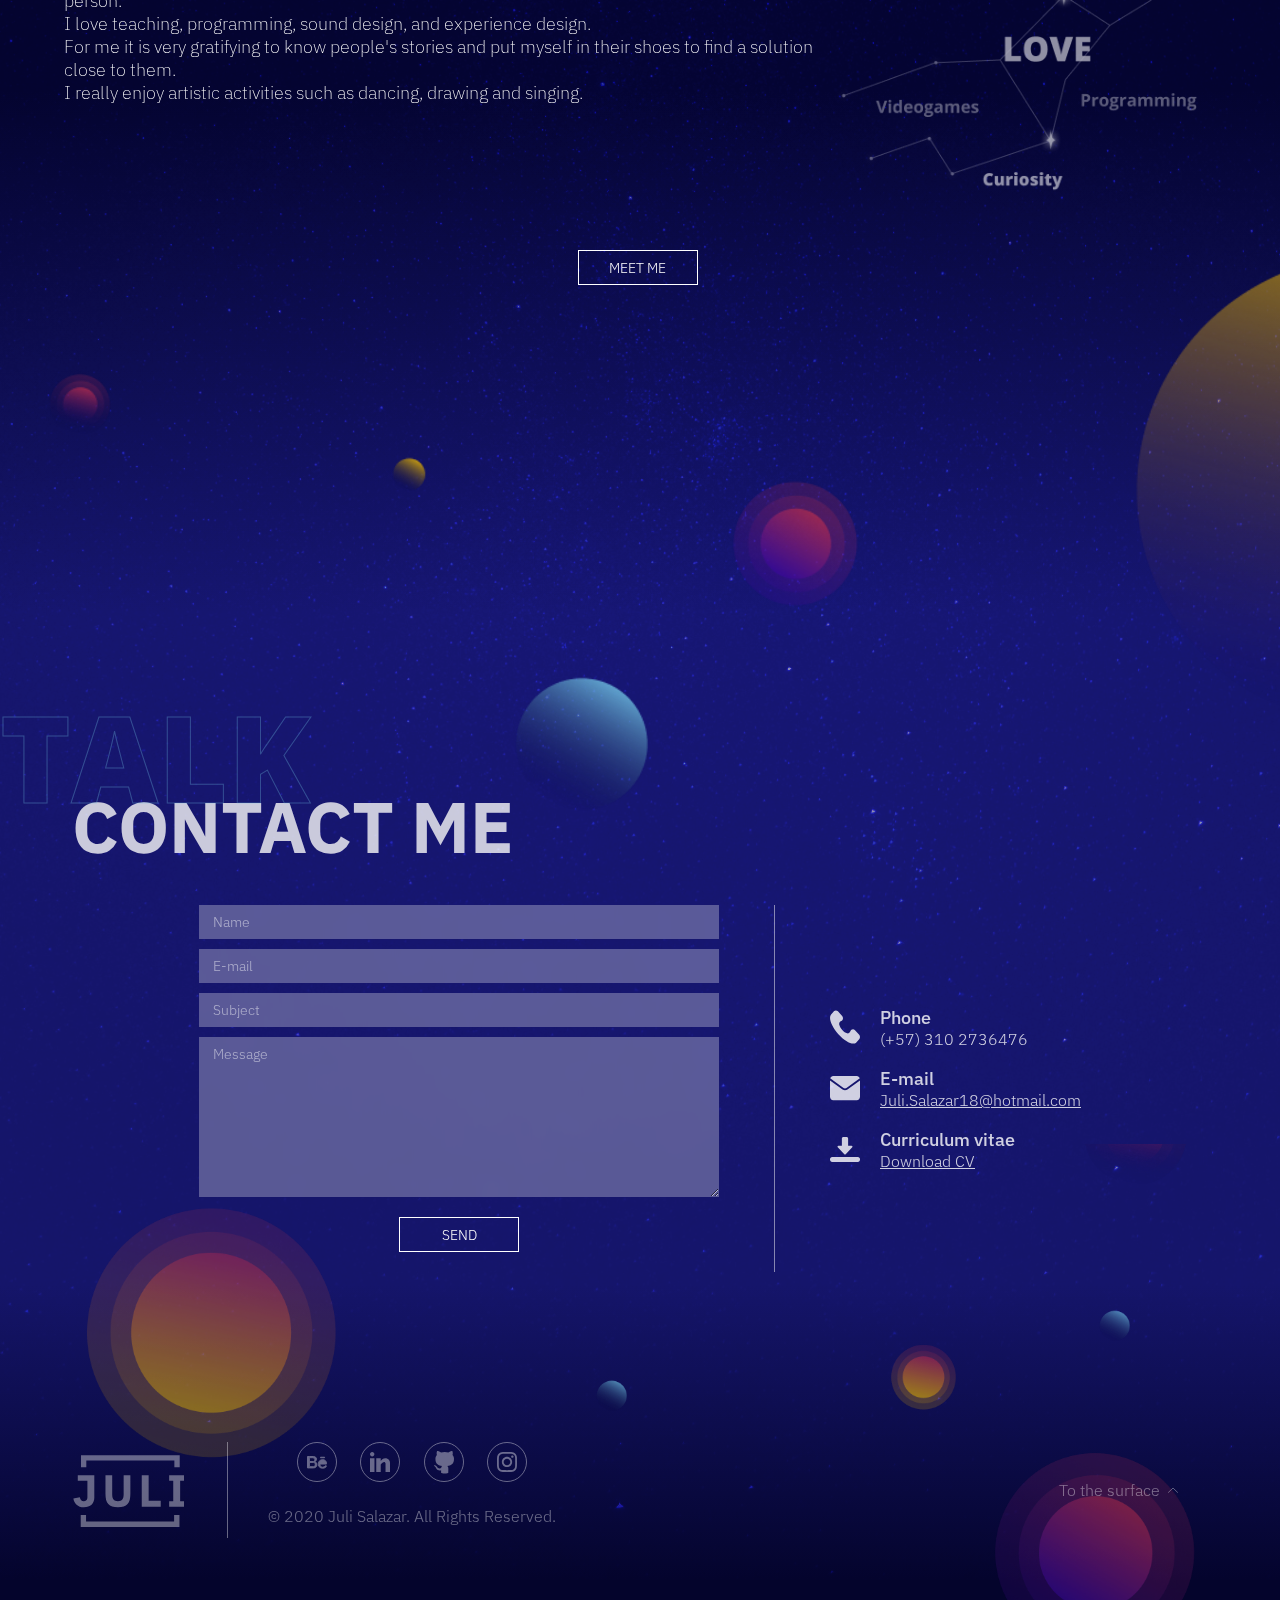
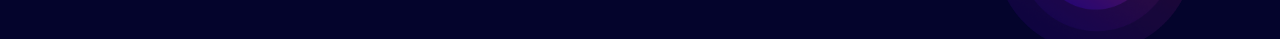
==== commit e2ffd110: "CTA fixed" ====
--- a/index.html
+++ b/index.html
@@ -24,7 +24,7 @@
         <nav class="header__nav">
             <a class="header__link" href="#about">About me</a>
             <a class="header__link" href="#projects">Projects</a>
-            <a class="header__link" href="#contact">Contact</a>
+            <a class="header__link" href="#contact">Contact me</a>
         </nav>
     </header>
 
@@ -47,7 +47,7 @@
         <div class="banner__info">
             <h2 class="banner__title">INTERACTION <br> DESIGNER</h2>
             <p>Focused on UX/UI, sound design and front-end development.<br>I hope you enjoy exploring this site.</p>
-            <a href="#about">
+            <a href="#contact" class="info-a">
                 <button>
                     Contact me
                 </button>
--- a/styles/main.css
+++ b/styles/main.css
@@ -583,6 +583,13 @@
     right: 1.5em;
     bottom: 1em;
     height: 30vh;
+    width: 3%;
+  }
+}
+
+@media (min-width: 1024px) {
+  .info-a {
+    width: 120px;
   }
 }
 
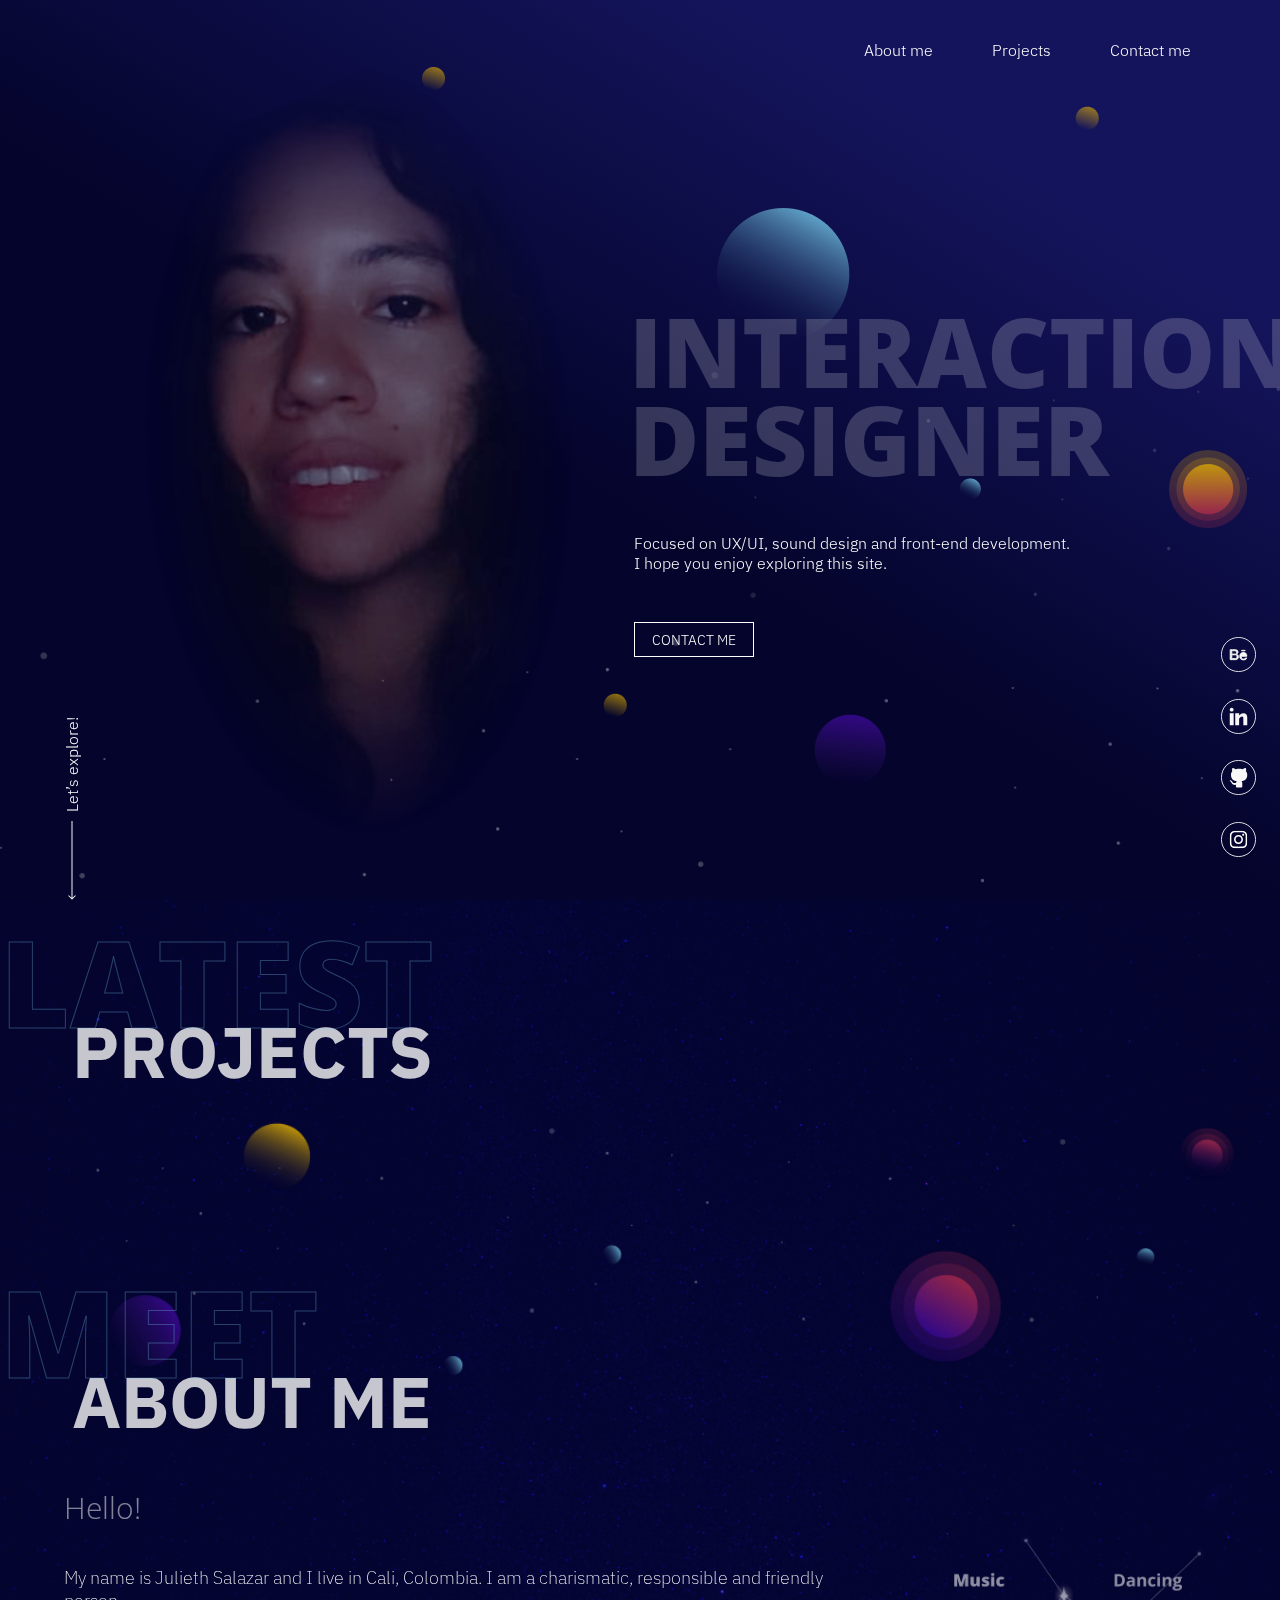
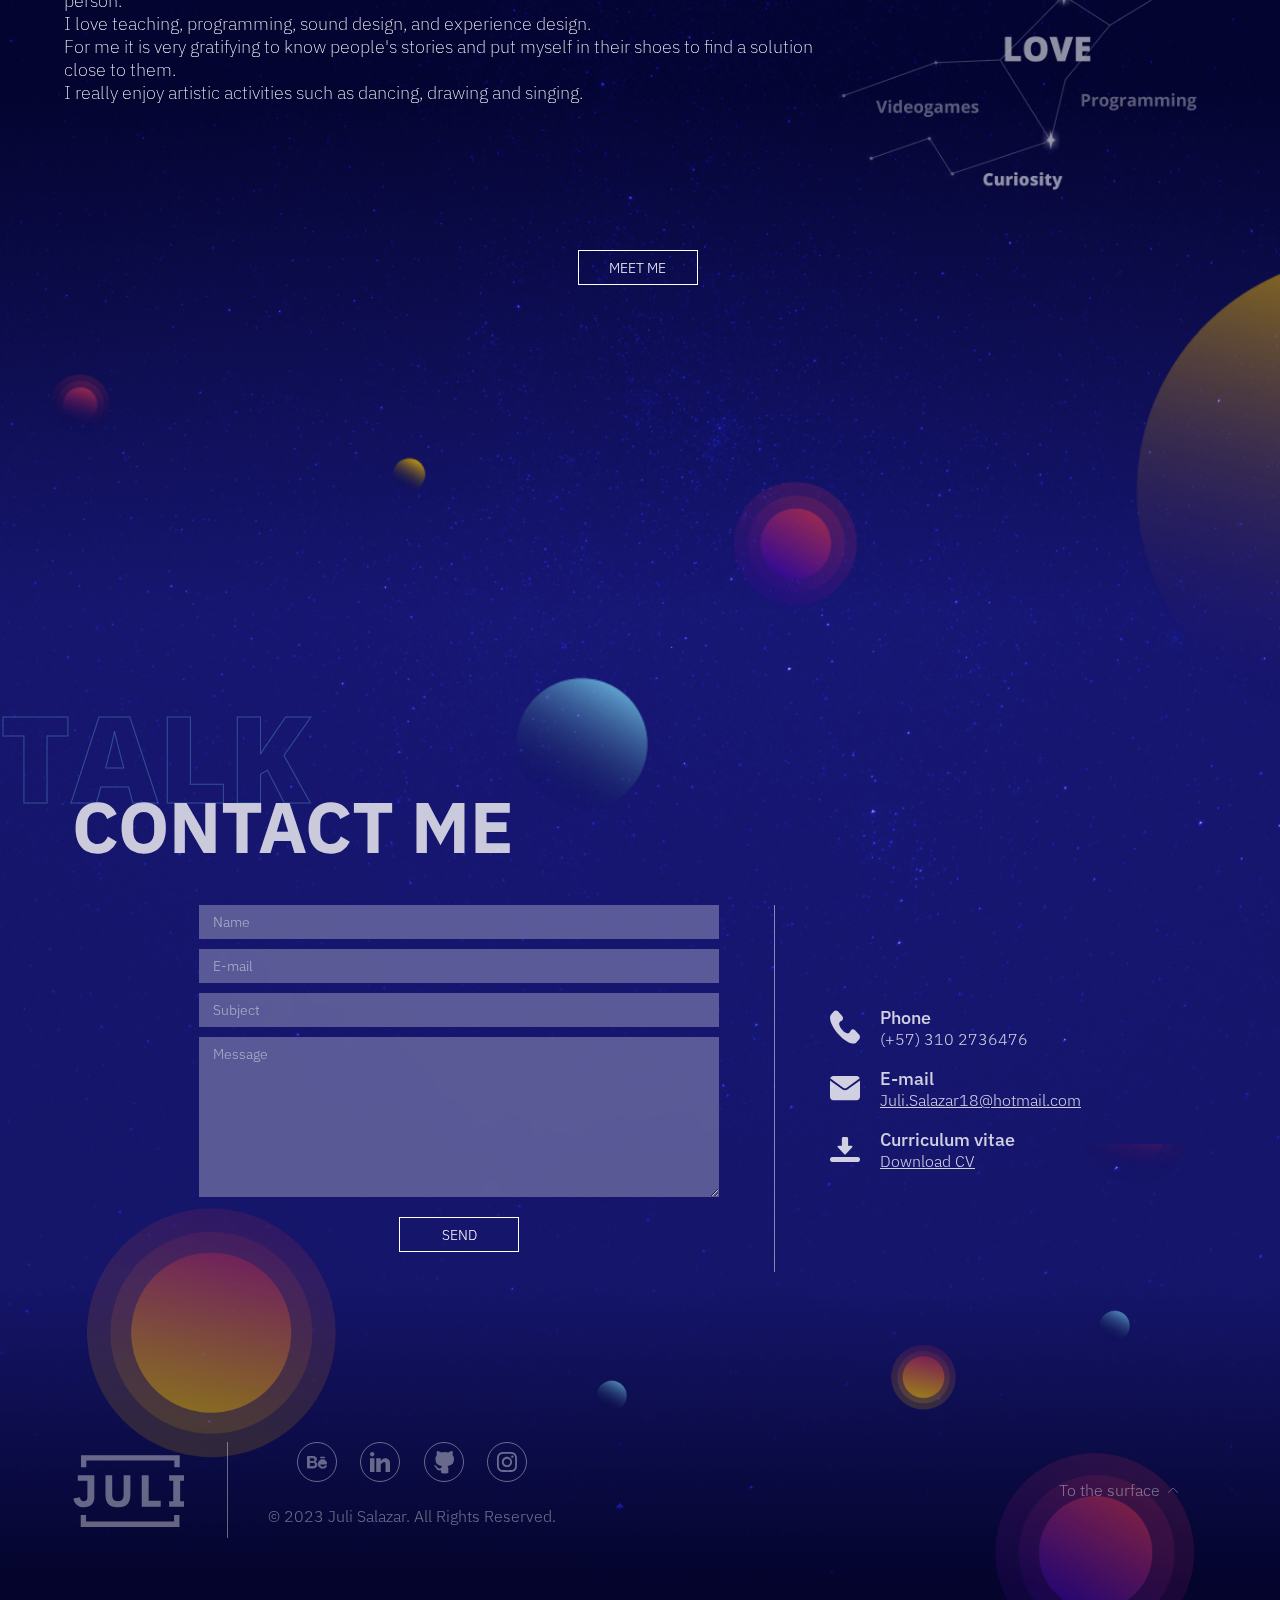
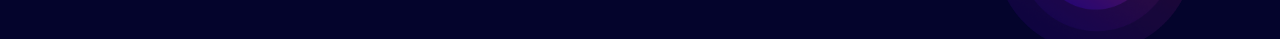
==== commit 1971d752: "fix some bugs and update insta link, cv, and another info" ====
--- a/index.html
+++ b/index.html
@@ -53,16 +53,16 @@
                 </button>
             </a>
             <div class="banner__social">
-                <a href="https://www.behance.net/juliethsalazar">
+                <a href="https://www.behance.net/juliethsalazar" target="_blank">
                     <img src="./src/icons/behanceIcon.svg" alt="">
                 </a>
-                <a href="https://www.linkedin.com/in/julieth-salazar-ocampo-4170271a8/">
+                <a href="https://www.linkedin.com/in/julieth-salazar-ocampo-4170271a8/" target="_blank">
                     <img src="./src/icons/linkedInIcon.svg" alt="">
                 </a>
-                <a href="https://github.com/JuliSalazar">
+                <a href="https://github.com/JuliSalazar" target="_blank">
                     <img src="./src/icons/githubIcon.svg" alt="">
                 </a>
-                <a href="https://www.instagram.com/juli_salazar19/">
+                <a href="https://www.instagram.com/julisalazarjs/" target="_blank">
                     <img src="./src/icons/instagramIcon.svg" alt="">
                 </a>
             </div>
@@ -137,7 +137,7 @@
                 <img src="./src/icons/downloadIcon.svg" alt="">
                 <div class="contactInformation__text">
                     <h3>Curriculum vitae</h3>
-                    <a href="./src/images/CV - Julieth Salazar.pdf" download>Download CV</a>
+                    <a href="https://drive.google.com/file/d/1r2i9qfSpP0h0zrVYktAs36FD_tORPKB8/view?usp=sharing" target="_blank">Download CV</a>
                 </div>
             </div>
         </div>
@@ -152,20 +152,20 @@
 
         <div class="footer__content">
             <div class="footer__social">
-                <a href="https://www.behance.net/juliethsalazar">
+                <a href="https://www.behance.net/juliethsalazar" target="_blank">
                     <img src="./src/icons/behanceIcon.svg" alt="">
                 </a>
-                <a href="https://www.linkedin.com/in/julieth-salazar-ocampo-4170271a8/">
+                <a href="https://www.linkedin.com/in/julieth-salazar-ocampo-4170271a8/" target="_blank">
                     <img src="./src/icons/linkedInIcon.svg" alt="">
                 </a>
-                <a href="https://github.com/JuliSalazar">
+                <a href="https://github.com/JuliSalazar" target="_blank">
                     <img src="./src/icons/githubIcon.svg" alt="">
                 </a>
-                <a href="https://www.instagram.com/juli_salazar19/">
+                <a href="https://www.instagram.com/julisalazarjs/" target="_blank">
                     <img src="./src/icons/instagramIcon.svg" alt="">
                 </a>
             </div>
-            <p>© 2020 Juli Salazar. All Rights Reserved.</p>
+            <p>© 2023 Juli Salazar. All Rights Reserved.</p>
         </div>
         <div class="footer__buttonUp">
             <a href="#up">To the surface <img src="./src/icons/upArrow.svg" alt=""></a>
--- a/styles/main.css
+++ b/styles/main.css
@@ -5,7 +5,6 @@
   position: relative;
   scroll-behavior: smooth;
   color: #ffffff;
-  background: -webkit-gradient(linear, left top, left bottom, color-stop(53.13%, rgba(4, 4, 44, 0)), color-stop(69.58%, #151568), color-stop(90.7%, #151568), to(rgba(21, 21, 104, 0)));
   background: linear-gradient(180deg, rgba(4, 4, 44, 0) 53.13%, #151568 69.58%, #151568 90.7%, rgba(21, 21, 104, 0) 100%);
   background-color: #04042c;
   z-index: 1;
@@ -21,8 +20,7 @@
 * {
   margin: 0px;
   padding: 0px;
-  -webkit-box-sizing: border-box;
-          box-sizing: border-box;
+  box-sizing: border-box;
   font-family: "IBM Plex Sans", sans-serif;
   font-style: normal;
   font-weight: normal;
@@ -55,40 +53,9 @@
 input,
 textarea {
   background: rgba(247, 247, 247, 0.3);
-  -webkit-backdrop-filter: blur(8px);
-          backdrop-filter: blur(8px);
+  backdrop-filter: blur(8px);
   border: none;
   padding: 8px 0px 8px 14px;
-}
-
-input::-webkit-input-placeholder,
-textarea::-webkit-input-placeholder {
-  font-family: "IBM Plex Sans", sans-serif;
-  font-style: normal;
-  font-weight: 300;
-  font-size: 14px;
-  color: #ffffff;
-  opacity: 0.5;
-}
-
-input:-ms-input-placeholder,
-textarea:-ms-input-placeholder {
-  font-family: "IBM Plex Sans", sans-serif;
-  font-style: normal;
-  font-weight: 300;
-  font-size: 14px;
-  color: #ffffff;
-  opacity: 0.5;
-}
-
-input::-ms-input-placeholder,
-textarea::-ms-input-placeholder {
-  font-family: "IBM Plex Sans", sans-serif;
-  font-style: normal;
-  font-weight: 300;
-  font-size: 14px;
-  color: #ffffff;
-  opacity: 0.5;
 }
 
 input::placeholder,
@@ -118,7 +85,6 @@
   margin-top: 2em;
   margin-bottom: 2em;
 }
-
 .sectionTitle h1 {
   font-family: "Open Sans", sans-serif;
   font-style: normal;
@@ -129,13 +95,11 @@
   font-size: 50px;
   -webkit-text-stroke: 1px rgba(114, 197, 228, 0.4);
 }
-
 @media (min-width: 1024px) {
   .sectionTitle h1 {
     font-size: 120px;
   }
 }
-
 .sectionTitle h2 {
   font-weight: bold;
   color: rgba(247, 247, 247, 0.8);
@@ -143,7 +107,6 @@
   margin-top: -0.4em;
   margin-left: 0.6em;
 }
-
 @media (min-width: 1024px) {
   .sectionTitle h2 {
     margin-left: 1em;
@@ -151,11 +114,9 @@
     font-size: 72px;
   }
 }
-
 .sectionTitle h3 {
   display: none;
 }
-
 @media (min-width: 1024px) {
   .sectionTitle h3 {
     font-style: normal;
@@ -180,7 +141,6 @@
   background-position: right;
   background-size: cover;
 }
-
 @media (min-width: 1024px) {
   .projectDecoration {
     margin: -5em 0 -10em;
@@ -198,7 +158,6 @@
   margin: -1em 0 -2em;
   opacity: 0.8;
 }
-
 @media (min-width: 1024px) {
   .aboutMeDecoration {
     margin: -5em 0 -10em;
@@ -219,7 +178,6 @@
   background-repeat: no-repeat;
   opacity: 0.8;
 }
-
 @media (min-width: 1024px) {
   .contactDecoration {
     background-position: center;
@@ -242,7 +200,6 @@
 .bannerDecoration {
   display: none;
 }
-
 @media (min-width: 1024px) {
   .bannerDecoration {
     position: absolute;
@@ -270,7 +227,6 @@
   width: 100vw;
   height: 100%;
 }
-
 @media (min-width: 1024px) {
   .bannerDecorationMobile {
     display: none;
@@ -280,15 +236,11 @@
 .projectDetailSection {
   padding-top: 7%;
 }
-
 .projectDetailSection img {
   width: 100%;
   height: 100%;
-  -o-object-fit: cover;
-     object-fit: cover;
-  -ms-flex-item-align: center;
-      -ms-grid-row-align: center;
-      align-self: center;
+  object-fit: cover;
+  align-self: center;
   margin: -2px;
 }
 
@@ -297,44 +249,31 @@
   z-index: 5;
   position: absolute;
   height: 100px;
-  display: -webkit-inline-box;
-  display: -ms-inline-flexbox;
   display: inline-flex;
-  -webkit-box-align: center;
-      -ms-flex-align: center;
-          align-items: center;
-  -webkit-box-pack: justify;
-      -ms-flex-pack: justify;
-          justify-content: space-between;
+  align-items: center;
+  justify-content: space-between;
   padding: 0 10px 0 10px;
 }
-
 @media (min-width: 1024px) {
   .header {
     padding: 0 4em 0 4.5em;
   }
 }
-
 .header__logo {
   display: inline-block;
-  -webkit-transform: scale(0.8);
-          transform: scale(0.8);
-}
-
+  transform: scale(0.8);
+}
 @media (min-width: 1024px) {
   .header__logo {
-    -webkit-transform: scale(1);
-            transform: scale(1);
-  }
-}
-
+    transform: scale(1);
+  }
+}
 .header__nav {
   display: inline-block;
   position: relative;
   padding-top: 100px;
   display: none;
 }
-
 .header__nav--mobile {
   justify-self: flex-end;
   width: 100vw;
@@ -346,7 +285,6 @@
   background-color: #04042c;
   height: 100vh;
 }
-
 @media (min-width: 1024px) {
   .header__nav {
     display: block;
@@ -357,7 +295,6 @@
     margin-right: 0 auto;
   }
 }
-
 .header__link {
   text-decoration: none;
   display: block;
@@ -366,14 +303,12 @@
   color: white;
   border-bottom: 1px solid rgba(255, 255, 255, 0.3);
 }
-
 @media (min-width: 1024px) {
   .header__link {
     display: inline-block;
     border-bottom: 0px;
   }
 }
-
 .header__link:hover {
   background: rgba(255, 255, 255, 0.2);
 }
@@ -386,25 +321,19 @@
   z-index: 2;
   position: relative;
 }
-
 @media (min-width: 1024px) {
   .icon-menu {
     display: none;
   }
 }
-
 .icon-menu--open hr:nth-child(2) {
   display: none;
 }
-
 .icon-menu--open hr:nth-child(1) {
-  -webkit-transform: rotate(45deg) translateY(8px);
-          transform: rotate(45deg) translateY(8px);
-}
-
+  transform: rotate(45deg) translateY(8px);
+}
 .icon-menu--open hr:nth-child(3) {
-  -webkit-transform: rotate(-45deg) translateY(-8px);
-          transform: rotate(-45deg) translateY(-8px);
+  transform: rotate(-45deg) translateY(-8px);
 }
 
 .icon-menu hr {
@@ -416,67 +345,46 @@
 .banner {
   height: 100vh;
   background: linear-gradient(210.51deg, #14145c 19.62%, #04042c 54.04%);
-  display: -webkit-box;
-  display: -ms-flexbox;
-  display: flex;
-}
-
+  display: flex;
+}
 @media (min-width: 1024px) {
   .banner {
     padding-top: 5%;
   }
 }
-
 .banner__img {
   opacity: 0.8;
-  -o-object-fit: contain;
-     object-fit: contain;
-  width: 100%;
-  -webkit-transform: scale(0.8);
-          transform: scale(0.8);
-}
-
+  object-fit: contain;
+  width: 100%;
+  transform: scale(0.8);
+}
 .banner__img img {
   width: 100%;
   height: 100%;
 }
-
 @media (min-width: 1024px) {
   .banner__img {
     width: auto;
-    -webkit-transform: scale(1);
-            transform: scale(1);
+    transform: scale(1);
   }
   .banner__img img {
     width: 100%;
   }
 }
-
 .banner__explore {
   display: none;
 }
-
 @media (min-width: 1024px) {
   .banner__explore {
     position: relative;
-    display: -webkit-box;
-    display: -ms-flexbox;
     display: flex;
-    -webkit-box-orient: vertical;
-    -webkit-box-direction: normal;
-        -ms-flex-direction: column;
-            flex-direction: column;
-    -webkit-box-align: center;
-        -ms-flex-align: center;
-            align-items: center;
-    -webkit-box-pack: end;
-        -ms-flex-pack: end;
-            justify-content: flex-end;
+    flex-direction: column;
+    align-items: center;
+    justify-content: flex-end;
     margin-left: 1.5em;
   }
   .banner__explore p {
-    -webkit-transform: rotate(-90deg);
-            transform: rotate(-90deg);
+    transform: rotate(-90deg);
     font-family: "IBM Plex Sans", sans-serif;
     font-weight: 300;
   }
@@ -484,7 +392,6 @@
     margin-top: 50%;
   }
 }
-
 .banner__title {
   color: rgba(247, 247, 247, 0.2);
   font-family: "Open Sans", sans-serif;
@@ -493,55 +400,38 @@
   font-size: 2.3rem;
   font-weight: 800;
 }
-
 @media (min-width: 1024px) {
   .banner__title {
     margin-left: -0.3rem;
     font-size: 4.6rem;
   }
 }
-
 @media (min-width: 1200px) {
   .banner__title {
     margin-left: -0.3rem;
     font-size: 6rem;
   }
 }
-
 .banner__info {
   position: absolute;
-  display: -webkit-box;
-  display: -ms-flexbox;
-  display: flex;
-  -webkit-box-orient: vertical;
-  -webkit-box-direction: normal;
-      -ms-flex-direction: column;
-          flex-direction: column;
-  -webkit-box-pack: space-evenly;
-      -ms-flex-pack: space-evenly;
-          justify-content: space-evenly;
+  display: flex;
+  flex-direction: column;
+  justify-content: space-evenly;
   color: white;
-  -ms-flex-item-align: end;
-      align-self: flex-end;
+  align-self: flex-end;
   height: 45vh;
   width: 90%;
   left: 0;
   right: 0;
   margin: 0 auto;
 }
-
 .banner__info button {
   width: 100%;
-  -ms-flex-item-align: center;
-      -ms-grid-row-align: center;
-      align-self: center;
-}
-
+  align-self: center;
+}
 @media (min-width: 1024px) {
   .banner__info {
-    -ms-flex-item-align: center;
-        -ms-grid-row-align: center;
-        align-self: center;
+    align-self: center;
     position: relative;
     right: 0;
     width: 50vw;
@@ -551,35 +441,23 @@
     width: 120px;
   }
 }
-
 .banner__social {
-  display: -webkit-box;
-  display: -ms-flexbox;
-  display: flex;
-  -webkit-box-pack: space-evenly;
-      -ms-flex-pack: space-evenly;
-          justify-content: space-evenly;
-  width: 100%;
-}
-
+  display: flex;
+  justify-content: space-evenly;
+  width: 100%;
+}
 .banner__social img {
   width: 35px;
 }
-
 .banner__social a:hover {
   opacity: 0.2;
 }
-
 @media (min-width: 1024px) {
   .banner__social {
     position: fixed;
-    -webkit-box-orient: vertical;
-    -webkit-box-direction: normal;
-        -ms-flex-direction: column;
-            flex-direction: column;
-    -webkit-box-align: end;
-        -ms-flex-align: end;
-            align-items: flex-end;
+    z-index: 50;
+    flex-direction: column;
+    align-items: flex-end;
     right: 1.5em;
     bottom: 1em;
     height: 30vh;
@@ -596,28 +474,21 @@
 .latestProjects {
   width: 90%;
   position: relative;
-  display: -webkit-box;
-  display: -ms-flexbox;
-  display: flex;
-  -ms-flex-wrap: wrap;
-      flex-wrap: wrap;
+  display: flex;
+  flex-wrap: wrap;
   color: white;
   text-decoration: none;
   margin: 0 auto;
-  -webkit-box-pack: justify;
-      -ms-flex-pack: justify;
-          justify-content: space-between;
-}
-
+  justify-content: space-between;
+}
 .latestProjects__a {
   margin-bottom: 5vh;
 }
-
 .latestProjects__article {
   position: relative;
-  z-index: 1;
-}
-
+  z-index: 0;
+  height: 100%;
+}
 .latestProjects__article:before {
   position: absolute;
   content: "";
@@ -625,28 +496,24 @@
   height: 100%;
   bottom: 0;
   right: 0;
-  background: -webkit-gradient(linear, left bottom, left top, color-stop(-14.13%, #3e0a9b), color-stop(73.84%, rgba(62, 10, 155, 0)));
   background: linear-gradient(0deg, #3e0a9b -14.13%, rgba(62, 10, 155, 0) 73.84%);
 }
-
 @media (min-width: 1024px) {
   .latestProjects__article:after {
     content: "";
     width: 100%;
     height: 100%;
-    z-index: -1;
+    z-index: -10;
     position: absolute;
     top: 2%;
     left: 2%;
     border: 1px solid #f7f7f7;
   }
 }
-
 .latestProjects__button {
   position: absolute;
   bottom: 0;
 }
-
 .latestProjects__info {
   position: absolute;
   padding-left: 5%;
@@ -655,18 +522,10 @@
   opacity: 1;
   width: 100%;
   height: 100%;
-  display: -webkit-box;
-  display: -ms-flexbox;
-  display: flex;
-  -webkit-box-orient: vertical;
-  -webkit-box-direction: normal;
-      -ms-flex-direction: column;
-          flex-direction: column;
-  -webkit-box-pack: end;
-      -ms-flex-pack: end;
-          justify-content: flex-end;
-}
-
+  display: flex;
+  flex-direction: column;
+  justify-content: flex-end;
+}
 .latestProjects__info h4 {
   color: #ffffff;
   opacity: 0.5;
@@ -675,217 +534,140 @@
   font-size: 18px;
   line-height: 25px;
 }
-
 .latestProjects__info h3 {
   font-weight: bold;
   font-size: 24px;
 }
-
 .latestProjects__info p {
   font-weight: 300;
   width: 95%;
   line-height: 23px;
 }
-
 .latestProjects__thumbnail img {
   width: 100%;
 }
-
 @media (min-width: 1024px) {
   .latestProjects {
-    -webkit-box-pack: space-evenly;
-        -ms-flex-pack: space-evenly;
-            justify-content: space-evenly;
-  }
-  .latestProjects__article:hover:before {
-    content: "";
+    justify-content: space-evenly;
+  }
+  .latestProjects__article:hover img {
+    transform: scale(1.2);
+  }
+  .latestProjects__info {
+    opacity: 0;
+  }
+  .latestProjects__info:hover {
+    opacity: 1;
+  }
+  .latestProjects__thumbnail {
     width: 100%;
     height: 100%;
-    position: absolute;
-    top: 0;
-    right: 0;
-    background: -webkit-gradient(linear, left bottom, left top, color-stop(-14.13%, #3e0a9b), color-stop(73.84%, rgba(62, 10, 155, 0)));
-    background: linear-gradient(0deg, #3e0a9b -14.13%, rgba(62, 10, 155, 0) 73.84%);
-  }
-  .latestProjects__article:hover:after {
-    content: "";
+    overflow: hidden;
+  }
+  .latestProjects__thumbnail img {
+    position: relative;
+    z-index: -5;
     width: 100%;
     height: 100%;
-    z-index: -1;
-    position: absolute;
-    top: 2%;
-    left: 2%;
-    border: 1px solid #f7f7f7;
-  }
-  .latestProjects__info {
-    opacity: 0;
-  }
-  .latestProjects__info:hover {
-    opacity: 1;
-  }
-  .latestProjects__a {
-    position: relative;
-  }
-  .latestProjects__a img {
-    width: 100%;
-    height: 100%;
-  }
-  .latestProjects__a:hover {
-    width: 28%;
-    height: 300px;
+    transition: 0.5s;
+    object-fit: cover;
+    pointer-events: none;
   }
 }
 
 .footer {
-  display: -webkit-box;
-  display: -ms-flexbox;
-  display: flex;
-  -webkit-box-orient: vertical;
-  -webkit-box-direction: normal;
-      -ms-flex-direction: column;
-          flex-direction: column;
-  opacity: .4;
+  display: flex;
+  flex-direction: column;
+  opacity: 0.4;
   width: 90%;
   height: 30vh;
   margin: 0 auto;
 }
-
 .footer__content {
-  -ms-flex-item-align: center;
-      -ms-grid-row-align: center;
-      align-self: center;
-}
-
+  align-self: center;
+}
 .footer__content p {
   margin: 20px auto;
 }
-
 .footer__social {
-  display: -webkit-box;
-  display: -ms-flexbox;
-  display: flex;
-  -webkit-box-pack: justify;
-      -ms-flex-pack: justify;
-          justify-content: space-between;
+  display: flex;
+  justify-content: space-between;
   width: 80%;
   margin: 0 auto;
 }
-
 .footer__social a:hover {
   opacity: 0.2;
 }
-
 .footer__logo {
   max-width: 50%;
-  -ms-flex-item-align: center;
-      -ms-grid-row-align: center;
-      align-self: center;
-}
-
+  align-self: center;
+}
 .footer__buttonUp {
   display: none;
 }
-
 @media (min-width: 1024px) {
   .footer {
     height: 20vh;
-    -webkit-box-orient: horizontal;
-    -webkit-box-direction: normal;
-        -ms-flex-direction: row;
-            flex-direction: row;
+    flex-direction: row;
     margin: 8em 4em 0 4.5em;
   }
   .footer__content {
-    border-left: 1px solid #f7f7f7;
+    border-left: 1px solid rgb(247, 247, 247);
     height: 6em;
     padding-left: 2.5em;
     margin-left: 2.5em;
-    -ms-flex-item-align: center;
-        align-self: center;
-    display: -webkit-box;
-    display: -ms-flexbox;
+    align-self: center;
     display: flex;
-    -webkit-box-orient: vertical;
-    -webkit-box-direction: normal;
-        -ms-flex-direction: column;
-            flex-direction: column;
-    -webkit-box-pack: space-evenly;
-        -ms-flex-pack: space-evenly;
-            justify-content: space-evenly;
+    flex-direction: column;
+    justify-content: space-evenly;
   }
   .footer__logo {
     width: 10%;
   }
   .footer__buttonUp {
     position: absolute;
-    display: -webkit-box;
-    display: -ms-flexbox;
     display: flex;
-    -webkit-box-orient: horizontal;
-    -webkit-box-direction: normal;
-        -ms-flex-direction: row;
-            flex-direction: row;
-    -ms-flex-item-align: center;
-        align-self: center;
+    flex-direction: row;
+    align-self: center;
     right: 8%;
   }
   .footer__buttonUp a {
     text-decoration: none;
-    display: -webkit-box;
-    display: -ms-flexbox;
     display: flex;
-    -webkit-box-align: center;
-        -ms-flex-align: center;
-            align-items: center;
+    align-items: center;
   }
   .footer__buttonUp a img {
     width: 10px;
     height: 10px;
-    margin-left: .5em;
+    margin-left: 0.5em;
   }
 }
 
 .aboutMeSection {
-  display: -webkit-box;
-  display: -ms-flexbox;
   display: flex;
   position: relative;
-  -webkit-box-pack: justify;
-      -ms-flex-pack: justify;
-          justify-content: space-between;
-  -webkit-box-orient: vertical;
-  -webkit-box-direction: normal;
-      -ms-flex-direction: column;
-          flex-direction: column;
+  justify-content: space-between;
+  flex-direction: column;
   margin: 0 auto;
   z-index: 25;
   width: 90%;
-  -webkit-box-align: center;
-      -ms-flex-align: center;
-          align-items: center;
-}
-
+  align-items: center;
+}
 .aboutMeSection__img {
   margin-bottom: 30px;
 }
-
 .aboutMeSection__img img {
   margin-top: -30px;
   width: 100%;
 }
-
 @media (min-width: 1024px) {
   .aboutMeSection {
-    -webkit-box-orient: horizontal;
-    -webkit-box-direction: normal;
-        -ms-flex-direction: row;
-            flex-direction: row;
+    flex-direction: row;
   }
   .aboutMeSection__info {
     width: 70%;
     height: 45vh;
-    -ms-flex-pack: distribute;
-        justify-content: space-around;
+    justify-content: space-around;
   }
   .aboutMeSection__info h2 {
     font-family: "Open Sans", sans-serif;
@@ -913,69 +695,40 @@
 }
 
 .contactMeSection {
-  display: -webkit-box;
-  display: -ms-flexbox;
-  display: flex;
-  -webkit-box-orient: vertical;
-  -webkit-box-direction: normal;
-      -ms-flex-direction: column;
-          flex-direction: column;
+  display: flex;
+  flex-direction: column;
   width: 90%;
   margin: 0 auto;
-  -webkit-box-align: center;
-      -ms-flex-align: center;
-          align-items: center;
-  -webkit-box-pack: space-evenly;
-      -ms-flex-pack: space-evenly;
-          justify-content: space-evenly;
-}
-
+  align-items: center;
+  justify-content: space-evenly;
+}
 .contactMeSection__form {
-  display: -ms-grid;
   display: grid;
   grid-gap: 10px;
   width: 100%;
   border-bottom: 1px solid rgba(247, 247, 247, 0.5);
   padding-bottom: 20px;
 }
-
 .contactMeSection__form button {
   margin-top: 10px;
-  -ms-grid-column-align: center;
-      justify-self: center;
-}
-
+  justify-self: center;
+}
 .contactMeSection__info {
-  opacity: .8;
+  opacity: 0.8;
   height: 200px;
-  display: -webkit-box;
-  display: -ms-flexbox;
-  display: flex;
-  -webkit-box-orient: vertical;
-  -webkit-box-direction: normal;
-      -ms-flex-direction: column;
-          flex-direction: column;
-  -webkit-box-pack: space-evenly;
-      -ms-flex-pack: space-evenly;
-          justify-content: space-evenly;
-  -ms-flex-item-align: center;
-      align-self: center;
-}
-
+  display: flex;
+  flex-direction: column;
+  justify-content: space-evenly;
+  align-self: center;
+}
 @media (min-width: 1024px) {
   .contactMeSection {
-    -webkit-box-orient: horizontal;
-    -webkit-box-direction: normal;
-        -ms-flex-direction: row;
-            flex-direction: row;
+    flex-direction: row;
     height: 20%;
-    -webkit-box-pack: center;
-        -ms-flex-pack: center;
-            justify-content: center;
+    justify-content: center;
   }
   .contactMeSection__form {
     width: 50%;
-    display: -ms-grid;
     display: grid;
     grid-gap: 10px;
     padding-right: 55px;
@@ -984,25 +737,21 @@
     border-bottom: none;
   }
   .contactMeSection__form button {
-    -ms-grid-column-align: center;
-        justify-self: center;
+    justify-self: center;
   }
 }
 
 .contactInformation {
-  display: -webkit-box;
-  display: -ms-flexbox;
-  display: flex;
-}
-
+  display: flex;
+}
 .contactInformation h3 {
   font-family: "IBM Plex Sans", sans-serif;
   font-style: normal;
   font-weight: 500;
   font-size: 18px;
 }
-
 .contactInformation img {
   margin-right: 20px;
 }
-/*# sourceMappingURL=main.css.map */+
+/*# sourceMappingURL=main.css.map */
